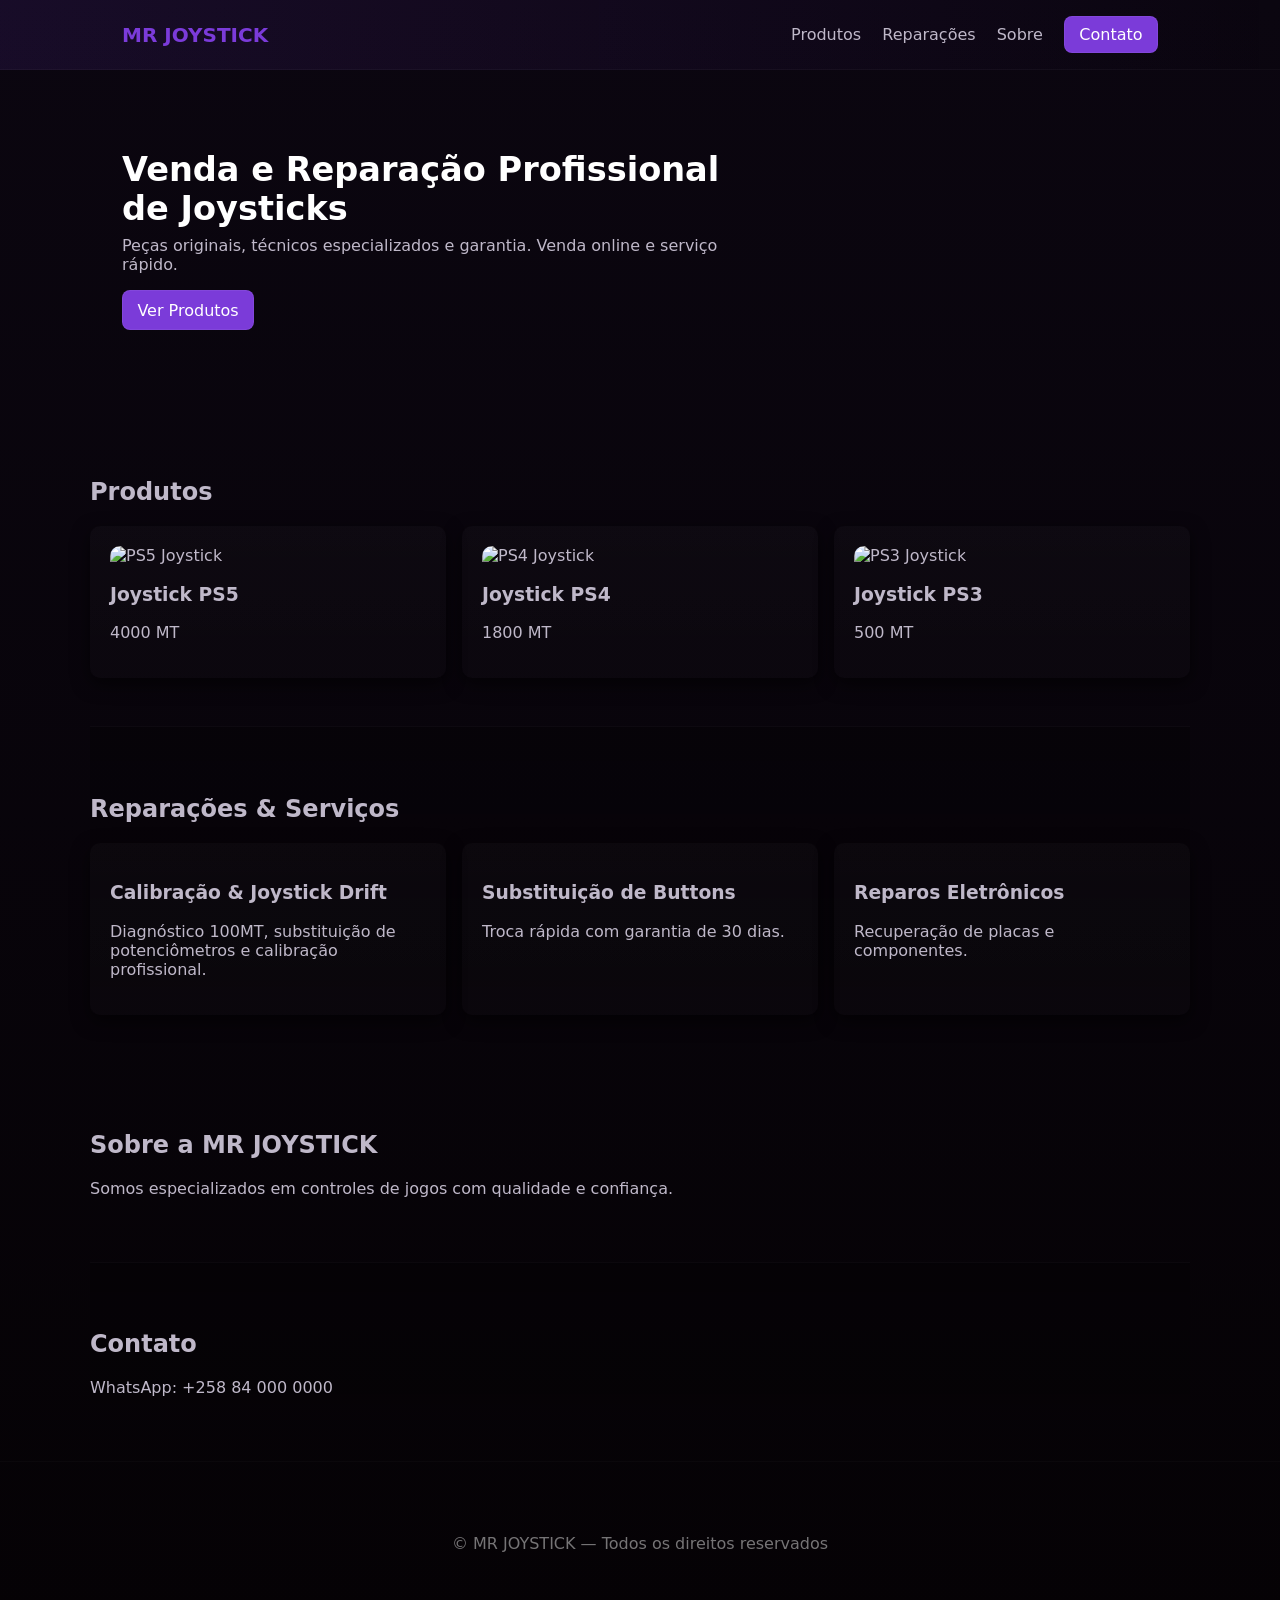
==== index.html @ 29b11acc "Add files via upload" ====
<!doctype html>
<html lang="pt">
<head>
  <meta charset="utf-8" />
  <meta name="viewport" content="width=device-width,initial-scale=1" />
  <title>MR JOYSTICK - Vendas & Reparações</title>
  <link rel="stylesheet" href="styles.css" />
  <script defer src="script.js"></script>
</head>
<body>

<header class="site-header">
  <div class="container">
    <a class="brand" href="index.html">MR JOYSTICK</a>
    <nav class="nav">
      <a href="#produtos">Produtos</a>
      <a href="#reparacoes">Reparações</a>
      <a href="#sobre">Sobre</a>
      <a href="#contato" class="btn-primary">Contato</a>
    </nav>
  </div>
</header>

<main>

<section class="hero">
  <div class="container hero-grid">
    <div>
      <h1>Venda e Reparação Profissional de Joysticks</h1>
      <p>Peças originais, técnicos especializados e garantia. Venda online e serviço rápido.</p>
      <a href="#produtos" class="btn-secondary">Ver Produtos</a>
    </div>
  </div>
</section>

<!-- PRODUTOS (AGORA COMPLETO, NÃO "DESTAQUE") -->
<section id="produtos" class="container section">
  <h2>Produtos</h2>

  <div class="card-grid">

    <div class="card">
      <!-- COLOQUE SUA IMAGEM AQUI -->
      <img src="WhatsApp Image 2026-04-23 at 23.48.47.jpeg" alt="PS5 Joystick">
      <div class="card-content">
        <h3>Joystick PS5</h3>
        <p>4000 MT</p>
      </div>
    </div>

    <div class="card">
      <!-- COLOQUE SUA IMAGEM AQUI -->
      <img src="WhatsApp Image 2026-04-23 at 23.48.47 (1).jpeg" alt="PS4 Joystick">
      <div class="card-content">
        <h3>Joystick PS4</h3>
        <p>1800 MT</p>
      </div>
    </div>

    <div class="card">
      <!-- COLOQUE SUA IMAGEM AQUI -->
      <img src="WhatsApp Image 2026-04-23 at 23.48.47 (2).jpeg" alt="PS3 Joystick">
      <div class="card-content">
        <h3>Joystick PS3</h3>
        <p>500 MT</p>
      </div>
    </div>

  </div>
</section>

<section id="reparacoes" class="container section dark">
  <h2>Reparações & Serviços</h2>
  <div class="services-grid">
    <div class="card">
      <h3>Calibração & Joystick Drift</h3>
      <p>Diagnóstico 100MT, substituição de potenciômetros e calibração profissional.</p>
    </div>
    <div class="card">
      <h3>Substituição de Buttons</h3>
      <p>Troca rápida com garantia de 30 dias.</p>
    </div>
    <div class="card">
      <h3>Reparos Eletrônicos</h3>
      <p>Recuperação de placas e componentes.</p>
    </div>
  </div>
</section>

<section id="sobre" class="container section">
  <h2>Sobre a MR JOYSTICK</h2>
  <p>Somos especializados em controles de jogos com qualidade e confiança.</p>
</section>

<section id="contato" class="container section dark">
  <h2>Contato</h2>
  <p>WhatsApp: +258 84 000 0000</p>
</section>

</main>

<footer class="site-footer">
  <div class="container">
    <p>© MR JOYSTICK — Todos os direitos reservados</p>
  </div>
</footer>

<!-- SISTEMA SIMPLES DE PRODUTOS (SEM MEXER NO CÓDIGO) -->
<script>
// carregar produtos do localStorage
const lista = document.querySelector('.card-grid');
let produtos = JSON.parse(localStorage.getItem('produtos')) || [];

// mostrar produtos
function mostrarProdutos(){
  if(produtos.length === 0) return;
  lista.innerHTML = '';

  produtos.forEach(p => {
    let div = document.createElement('div');
    div.className = 'card';
    div.innerHTML = `
      <img src="${p.imagem}" alt="${p.nome}">
      <div class="card-content">
        <h3>${p.nome}</h3>
        <p>${p.preco}</p>
      </div>
    `;
    lista.appendChild(div);
  });
}

mostrarProdutos();
</script>

</body>
</html>
---- styles.css ----
:root{
  --bg:#0b0610;
  --panel:#120816;
  --accent:#7b3bd9;
  --accent-2:#5b2ad0;
  --muted:#bfb8c9;
}
*{box-sizing:border-box}
body{margin:0;font-family:Inter,system-ui,Segoe UI,Roboto,'Helvetica Neue',Arial;background:linear-gradient(180deg,var(--bg),#050205);color:var(--muted);-webkit-font-smoothing:antialiased}
.container{max-width:1100px;margin:0 auto;padding:2rem}
.site-header{background:linear-gradient(90deg, rgba(123,59,217,0.12), transparent);border-bottom:1px solid rgba(255,255,255,0.03);position:sticky;top:0;z-index:40}
.site-header .container{display:flex;align-items:center;justify-content:space-between;padding:1rem 2rem}
.brand{color:var(--accent);font-weight:700;font-size:1.25rem;text-decoration:none}
.nav a{color:var(--muted);margin-left:1rem;text-decoration:none}
.nav a.btn-primary{background:var(--accent);padding:0.5rem 0.9rem;border-radius:8px;color:white}
.hero{padding:3rem 0}
.hero-grid{display:grid;grid-template-columns:1fr 360px;gap:2rem;align-items:center}
.hero h1{font-size:2.1rem;color:white;margin:0 0 0.5rem}
.hero p{color:var(--muted);margin:0 0 1rem}
.btn-secondary,.btn-outline,.btn-primary{display:inline-block;padding:0.6rem 0.9rem;border-radius:8px;text-decoration:none;border:1px solid rgba(255,255,255,0.06);cursor:pointer}
.btn-secondary{background:var(--accent);color:white;margin-right:0.5rem}
.btn-outline{background:transparent;border:1px solid rgba(255,255,255,0.08);color:var(--muted)}
.section{padding:3rem 0}
.dark{background:linear-gradient(180deg,rgba(0,0,0,0.25),transparent);border-top:1px solid rgba(255,255,255,0.02)}
.card-grid{display:grid;grid-template-columns:repeat(auto-fit,minmax(220px,1fr));gap:1rem;margin-top:1rem}
.card{background:linear-gradient(180deg, rgba(255,255,255,0.02), rgba(255,255,255,0.01));padding:1.25rem;border-radius:10px;box-shadow:0 6px 18px rgba(0,0,0,0.6)}
.services-grid{display:grid;grid-template-columns:repeat(auto-fit,minmax(220px,1fr));gap:1rem}
.repair-form-wrap{margin-top:1.5rem}
form label{display:block;margin-bottom:0.6rem}
input,textarea{width:100%;padding:0.6rem;border-radius:8px;border:1px solid rgba(255,255,255,0.04);background:transparent;color:var(--muted)}
input:focus,textarea:focus{outline:2px solid rgba(123,59,217,0.18)}
.benefits{display:flex;gap:1rem;list-style:none;padding:0;margin:1rem 0 0}
.benefits li{background:rgba(255,255,255,0.02);padding:0.6rem;border-radius:6px}
.contact-grid{display:grid;grid-template-columns:repeat(auto-fit,minmax(220px,1fr));gap:1rem}
.contact-card{background:linear-gradient(180deg, rgba(255,255,255,0.02), transparent);padding:1rem;border-radius:8px}
.site-footer{padding:1.5rem 0;border-top:1px solid rgba(255,255,255,0.02);text-align:center;color:rgba(255,255,255,0.45)}
/* Responsive */
@media (max-width:880px){
  .hero-grid{grid-template-columns:1fr;gap:1.5rem}
  .nav{display:none}
  .container{padding:1rem}
}
 .card img {
    width: 100%;
    height: 180px;   /* controla o tamanho */
    object-fit: cover; /* mantém a imagem bonita */
    border-radius: 10px 10px 0 0;
}
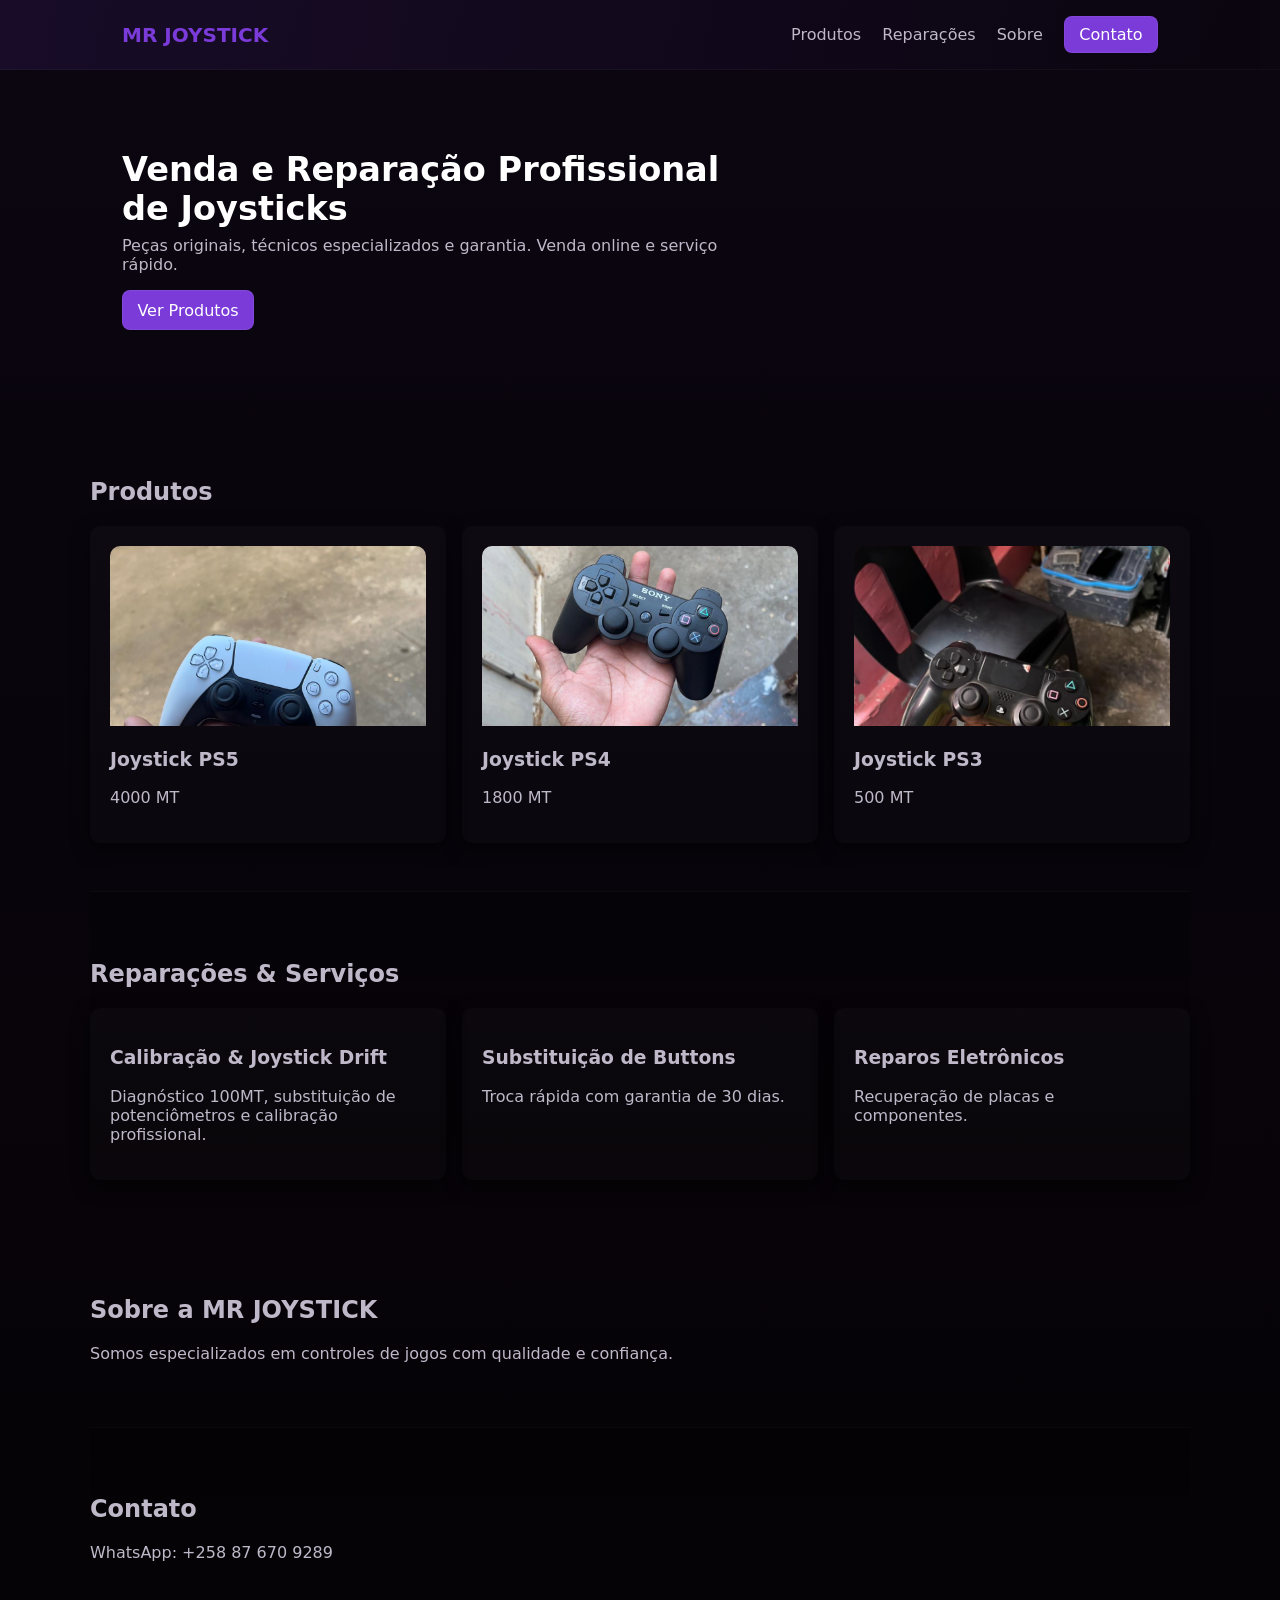
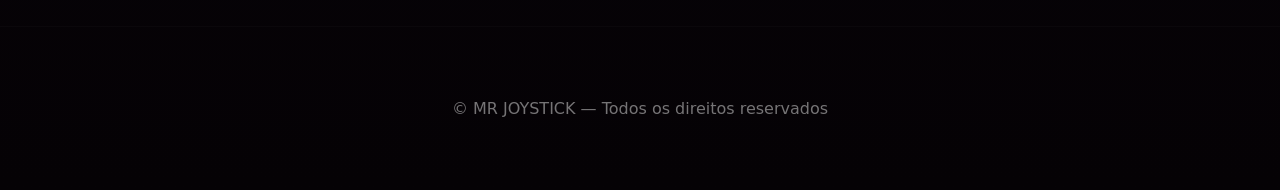
==== commit d0cc06d0: "Update index.html" ====
--- a/index.html
+++ b/index.html
@@ -94,7 +94,7 @@
 
 <section id="contato" class="container section dark">
   <h2>Contato</h2>
-  <p>WhatsApp: +258 84 000 0000</p>
+  <p>WhatsApp: +258 87 670 9289</p>
 </section>
 
 </main>
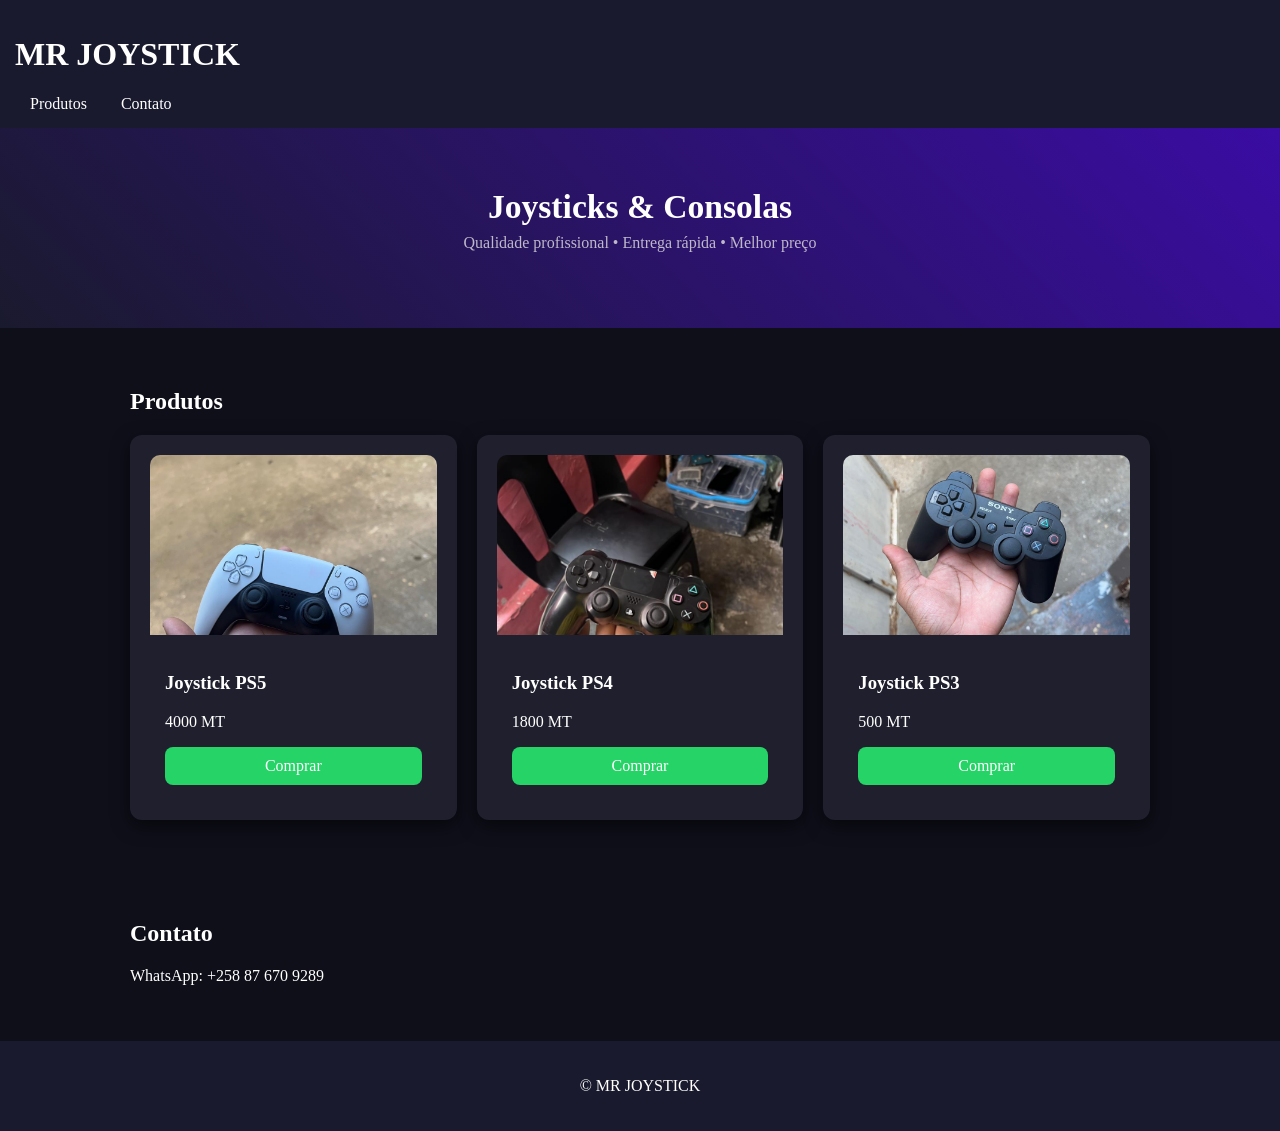
==== commit 92e18c60: "Add files via upload" ====
--- a/index.html
+++ b/index.html
@@ -1,137 +1,82 @@
 <!doctype html>
 <html lang="pt">
 <head>
-  <meta charset="utf-8" />
-  <meta name="viewport" content="width=device-width,initial-scale=1" />
-  <title>MR JOYSTICK - Vendas & Reparações</title>
-  <link rel="stylesheet" href="styles.css" />
-  <script defer src="script.js"></script>
+<meta charset="utf-8" />
+<meta name="viewport" content="width=device-width,initial-scale=1" />
+<title>MR JOYSTICK - Loja Profissional</title>
+<link rel="stylesheet" href="styles.css" />
+<style>
+body{margin:0;font-family:Segoe UI;background:#0f0f1a;color:white}
+header{background:#1a1a2e;padding:15px}
+nav a{color:white;margin:0 15px;text-decoration:none}
+.hero{padding:60px;text-align:center;background:linear-gradient(45deg,#1a1a2e,#3a0ca3)}
+.container{padding:40px}
+.card-grid{display:grid;grid-template-columns:repeat(auto-fit,minmax(220px,1fr));gap:20px}
+.card{background:#1f1f2e;border-radius:12px;overflow:hidden;transition:0.3s}
+.card:hover{transform:translateY(-5px);box-shadow:0 10px 20px rgba(0,0,0,0.5)}
+.card img{width:100%;height:180px;object-fit:cover}
+.card-content{padding:15px}
+.btn-buy{display:block;margin-top:10px;background:#25D366;color:white;text-align:center;padding:10px;border-radius:8px;text-decoration:none}
+footer{background:#1a1a2e;text-align:center;padding:20px}
+</style>
 </head>
 <body>
 
-<header class="site-header">
-  <div class="container">
-    <a class="brand" href="index.html">MR JOYSTICK</a>
-    <nav class="nav">
-      <a href="#produtos">Produtos</a>
-      <a href="#reparacoes">Reparações</a>
-      <a href="#sobre">Sobre</a>
-      <a href="#contato" class="btn-primary">Contato</a>
-    </nav>
-  </div>
+<header>
+<h1>MR JOYSTICK</h1>
+<nav>
+<a href="#produtos">Produtos</a>
+<a href="#contato">Contato</a>
+</nav>
 </header>
 
-<main>
-
 <section class="hero">
-  <div class="container hero-grid">
-    <div>
-      <h1>Venda e Reparação Profissional de Joysticks</h1>
-      <p>Peças originais, técnicos especializados e garantia. Venda online e serviço rápido.</p>
-      <a href="#produtos" class="btn-secondary">Ver Produtos</a>
-    </div>
-  </div>
+<h1>Joysticks & Consolas</h1>
+<p>Qualidade profissional • Entrega rápida • Melhor preço</p>
 </section>
 
-<!-- PRODUTOS (AGORA COMPLETO, NÃO "DESTAQUE") -->
-<section id="produtos" class="container section">
-  <h2>Produtos</h2>
+<section id="produtos" class="container">
+<h2>Produtos</h2>
+<div class="card-grid">
 
-  <div class="card-grid">
+<div class="card">
+<img src="WhatsApp Image 2026-04-23 at 23.48.47.jpeg" alt="PS5">
+<div class="card-content">
+<h3>Joystick PS5</h3>
+<p>4000 MT</p>
+<a href="https://wa.me/258840000000" class="btn-buy">Comprar</a>
+</div>
+</div>
 
-    <div class="card">
-      <!-- COLOQUE SUA IMAGEM AQUI -->
-      <img src="WhatsApp Image 2026-04-23 at 23.48.47.jpeg" alt="PS5 Joystick">
-      <div class="card-content">
-        <h3>Joystick PS5</h3>
-        <p>4000 MT</p>
-      </div>
-    </div>
+<div class="card">
+<img src="WhatsApp Image 2026-04-23 at 23.48.47 (2).jpeg" alt="PS4">
+<div class="card-content">
+<h3>Joystick PS4</h3>
+<p>1800 MT</p>
+<a href="https://wa.me/258840000000" class="btn-buy">Comprar</a>
+</div>
+</div>
 
-    <div class="card">
-      <!-- COLOQUE SUA IMAGEM AQUI -->
-      <img src="WhatsApp Image 2026-04-23 at 23.48.47 (1).jpeg" alt="PS4 Joystick">
-      <div class="card-content">
-        <h3>Joystick PS4</h3>
-        <p>1800 MT</p>
-      </div>
-    </div>
+<div class="card">
+<img src="WhatsApp Image 2026-04-23 at 23.48.47 (1).jpeg" alt="PS3">
+<div class="card-content">
+<h3>Joystick PS3</h3>
+<p>500 MT</p>
+<a href="https://wa.me/258840000000" class="btn-buy">Comprar</a>
+</div>
+</div>
 
-    <div class="card">
-      <!-- COLOQUE SUA IMAGEM AQUI -->
-      <img src="WhatsApp Image 2026-04-23 at 23.48.47 (2).jpeg" alt="PS3 Joystick">
-      <div class="card-content">
-        <h3>Joystick PS3</h3>
-        <p>500 MT</p>
-      </div>
-    </div>
-
-  </div>
+</div>
 </section>
 
-<section id="reparacoes" class="container section dark">
-  <h2>Reparações & Serviços</h2>
-  <div class="services-grid">
-    <div class="card">
-      <h3>Calibração & Joystick Drift</h3>
-      <p>Diagnóstico 100MT, substituição de potenciômetros e calibração profissional.</p>
-    </div>
-    <div class="card">
-      <h3>Substituição de Buttons</h3>
-      <p>Troca rápida com garantia de 30 dias.</p>
-    </div>
-    <div class="card">
-      <h3>Reparos Eletrônicos</h3>
-      <p>Recuperação de placas e componentes.</p>
-    </div>
-  </div>
+<section id="contato" class="container">
+<h2>Contato</h2>
+<p>WhatsApp: +258 87 670 9289 </p>
 </section>
 
-<section id="sobre" class="container section">
-  <h2>Sobre a MR JOYSTICK</h2>
-  <p>Somos especializados em controles de jogos com qualidade e confiança.</p>
-</section>
-
-<section id="contato" class="container section dark">
-  <h2>Contato</h2>
-  <p>WhatsApp: +258 87 670 9289</p>
-</section>
-
-</main>
-
-<footer class="site-footer">
-  <div class="container">
-    <p>© MR JOYSTICK — Todos os direitos reservados</p>
-  </div>
+<footer>
+<p>© MR JOYSTICK</p>
 </footer>
-
-<!-- SISTEMA SIMPLES DE PRODUTOS (SEM MEXER NO CÓDIGO) -->
-<script>
-// carregar produtos do localStorage
-const lista = document.querySelector('.card-grid');
-let produtos = JSON.parse(localStorage.getItem('produtos')) || [];
-
-// mostrar produtos
-function mostrarProdutos(){
-  if(produtos.length === 0) return;
-  lista.innerHTML = '';
-
-  produtos.forEach(p => {
-    let div = document.createElement('div');
-    div.className = 'card';
-    div.innerHTML = `
-      <img src="${p.imagem}" alt="${p.nome}">
-      <div class="card-content">
-        <h3>${p.nome}</h3>
-        <p>${p.preco}</p>
-      </div>
-    `;
-    lista.appendChild(div);
-  });
-}
-
-mostrarProdutos();
-</script>
 
 </body>
 </html>
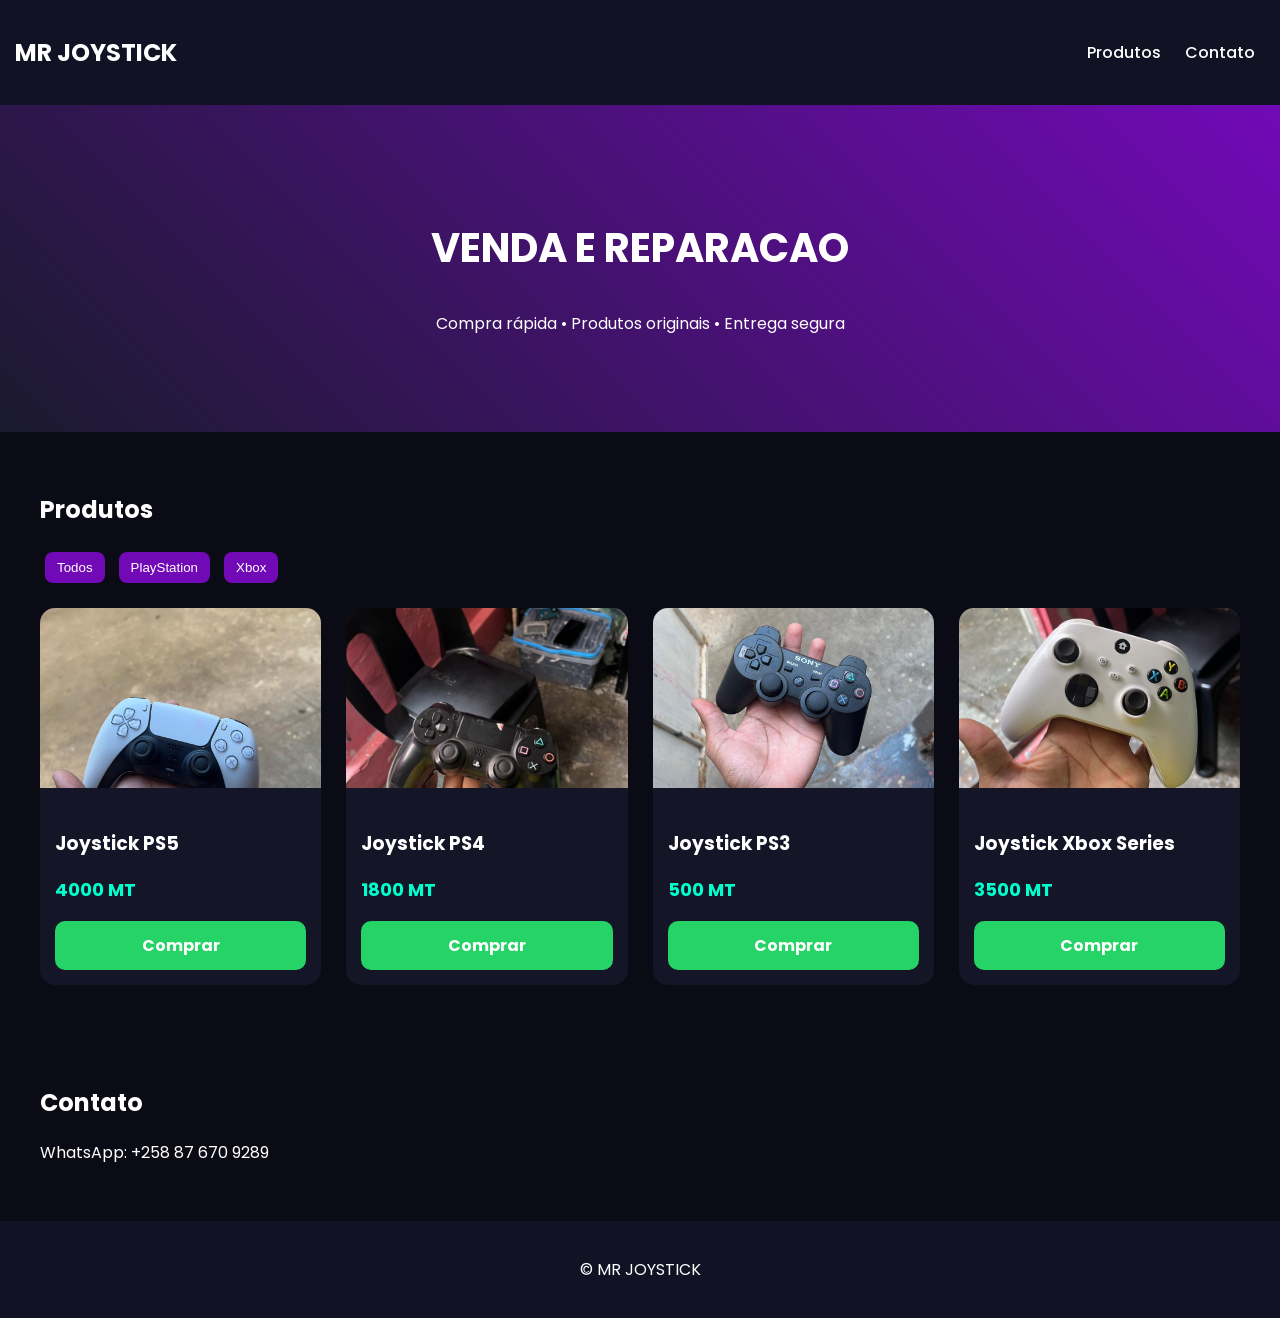
==== commit 20be249b: "Add files via upload" ====
--- a/index.html
+++ b/index.html
@@ -4,26 +4,34 @@
 <meta charset="utf-8" />
 <meta name="viewport" content="width=device-width,initial-scale=1" />
 <title>MR JOYSTICK - Loja Profissional</title>
-<link rel="stylesheet" href="styles.css" />
+<link href="https://fonts.googleapis.com/css2?family=Poppins:wght@300;500;700&display=swap" rel="stylesheet">
+
 <style>
-body{margin:0;font-family:Segoe UI;background:#0f0f1a;color:white}
-header{background:#1a1a2e;padding:15px}
-nav a{color:white;margin:0 15px;text-decoration:none}
-.hero{padding:60px;text-align:center;background:linear-gradient(45deg,#1a1a2e,#3a0ca3)}
+body{margin:0;font-family:Poppins;background:#0b0b15;color:white}
+header{background:#121225;padding:15px;display:flex;justify-content:space-between;align-items:center}
+nav a{color:white;margin:0 10px;text-decoration:none;font-weight:500}
+.hero{padding:80px 20px;text-align:center;background:linear-gradient(45deg,#1a1a2e,#7209b7)}
+.hero h1{font-size:40px}
 .container{padding:40px}
-.card-grid{display:grid;grid-template-columns:repeat(auto-fit,minmax(220px,1fr));gap:20px}
-.card{background:#1f1f2e;border-radius:12px;overflow:hidden;transition:0.3s}
-.card:hover{transform:translateY(-5px);box-shadow:0 10px 20px rgba(0,0,0,0.5)}
-.card img{width:100%;height:180px;object-fit:cover}
+.card-grid{display:grid;grid-template-columns:repeat(auto-fit,minmax(240px,1fr));gap:25px}
+.card{background:#151528;border-radius:15px;overflow:hidden;transition:.3s}
+.card:hover{transform:translateY(-8px);box-shadow:0 15px 30px rgba(0,0,0,.6)}
+.card img{width:100%;height:180px;object-fit:cover;background:#222}
 .card-content{padding:15px}
-.btn-buy{display:block;margin-top:10px;background:#25D366;color:white;text-align:center;padding:10px;border-radius:8px;text-decoration:none}
-footer{background:#1a1a2e;text-align:center;padding:20px}
+.price{color:#00ffcc;font-weight:bold;font-size:18px}
+.btn-buy{display:block;margin-top:10px;background:#25D366;color:white;text-align:center;padding:12px;border-radius:10px;text-decoration:none;font-weight:bold}
+.btn-buy:hover{background:#1ebe5d}
+.filter{margin-bottom:20px}
+.filter button{margin:5px;padding:8px 12px;border:none;border-radius:8px;background:#7209b7;color:white;cursor:pointer}
+.filter button:hover{background:#560bad}
+footer{background:#121225;text-align:center;padding:20px}
 </style>
 </head>
+
 <body>
 
 <header>
-<h1>MR JOYSTICK</h1>
+<h2>MR JOYSTICK</h2>
 <nav>
 <a href="#produtos">Produtos</a>
 <a href="#contato">Contato</a>
@@ -31,38 +39,54 @@
 </header>
 
 <section class="hero">
-<h1>Joysticks & Consolas</h1>
-<p>Qualidade profissional • Entrega rápida • Melhor preço</p>
+<h1>VENDA E REPARACAO</h1>
+<p>Compra rápida • Produtos originais • Entrega segura</p>
 </section>
 
 <section id="produtos" class="container">
 <h2>Produtos</h2>
-<div class="card-grid">
 
-<div class="card">
+<div class="filter">
+<button onclick="filtrar('all')">Todos</button>
+<button onclick="filtrar('ps')">PlayStation</button>
+<button onclick="filtrar('xbox')">Xbox</button>
+</div>
+
+<div class="card-grid" id="lista">
+
+<div class="card" data-cat="ps">
 <img src="WhatsApp Image 2026-04-23 at 23.48.47.jpeg" alt="PS5">
 <div class="card-content">
 <h3>Joystick PS5</h3>
-<p>4000 MT</p>
-<a href="https://wa.me/258840000000" class="btn-buy">Comprar</a>
+<p class="price">4000 MT</p>
+<a href="#" onclick="comprar('Joystick PS5 - 4000MT')" class="btn-buy">Comprar</a>
 </div>
 </div>
 
-<div class="card">
+<div class="card" data-cat="ps">
 <img src="WhatsApp Image 2026-04-23 at 23.48.47 (2).jpeg" alt="PS4">
 <div class="card-content">
 <h3>Joystick PS4</h3>
-<p>1800 MT</p>
-<a href="https://wa.me/258840000000" class="btn-buy">Comprar</a>
+<p class="price">1800 MT</p>
+<a href="#" onclick="comprar('Joystick PS4 - 1800MT')" class="btn-buy">Comprar</a>
 </div>
 </div>
 
-<div class="card">
+<div class="card" data-cat="ps">
 <img src="WhatsApp Image 2026-04-23 at 23.48.47 (1).jpeg" alt="PS3">
 <div class="card-content">
 <h3>Joystick PS3</h3>
-<p>500 MT</p>
-<a href="https://wa.me/258840000000" class="btn-buy">Comprar</a>
+<p class="price">500 MT</p>
+<a href="#" onclick="comprar('Joystick PS3 - 500MT')" class="btn-buy">Comprar</a>
+</div>
+</div>
+
+<div class="card" data-cat="xbox">
+<img src="WhatsApp Image 2026-04-24 at 00.13.29.jpeg" alt="Xbox">
+<div class="card-content">
+<h3>Joystick Xbox Series</h3>
+<p class="price">3500 MT</p>
+<a href="#" onclick="comprar('Xbox One - 3500MT')" class="btn-buy">Comprar</a>
 </div>
 </div>
 
@@ -71,12 +95,32 @@
 
 <section id="contato" class="container">
 <h2>Contato</h2>
-<p>WhatsApp: +258 87 670 9289 </p>
+<p>WhatsApp: +258 87 670 9289</p>
 </section>
 
 <footer>
 <p>© MR JOYSTICK</p>
 </footer>
 
+<script>
+function comprar(produto){
+ let numero = "258876709289";
+ let mensagem = `Olá, quero comprar: ${produto}`;
+ let url = `https://wa.me/${numero}?text=${encodeURIComponent(mensagem)}`;
+ window.open(url, '_blank');
+}
+
+function filtrar(cat){
+ let cards = document.querySelectorAll('.card');
+ cards.forEach(c => {
+  if(cat === 'all' || c.dataset.cat === cat){
+    c.style.display = 'block';
+  } else {
+    c.style.display = 'none';
+  }
+ });
+}
+</script>
+
 </body>
 </html>
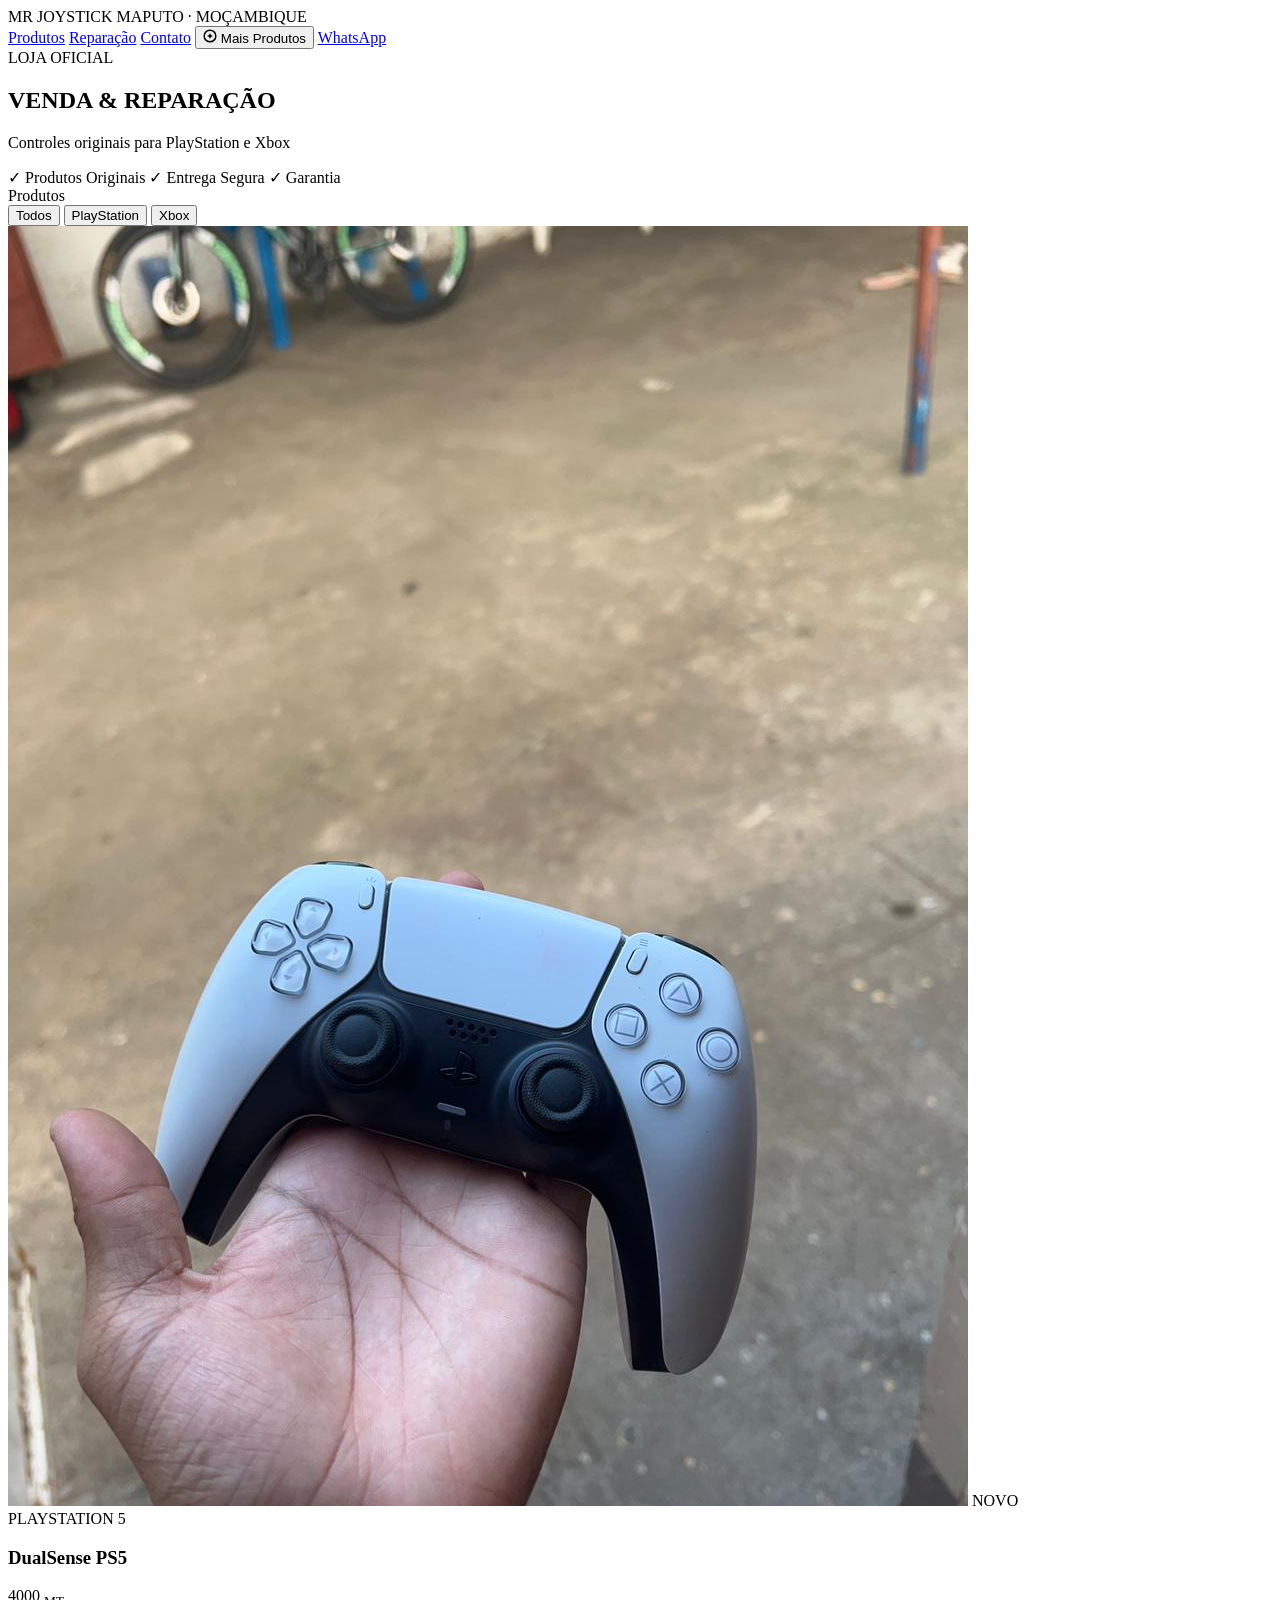
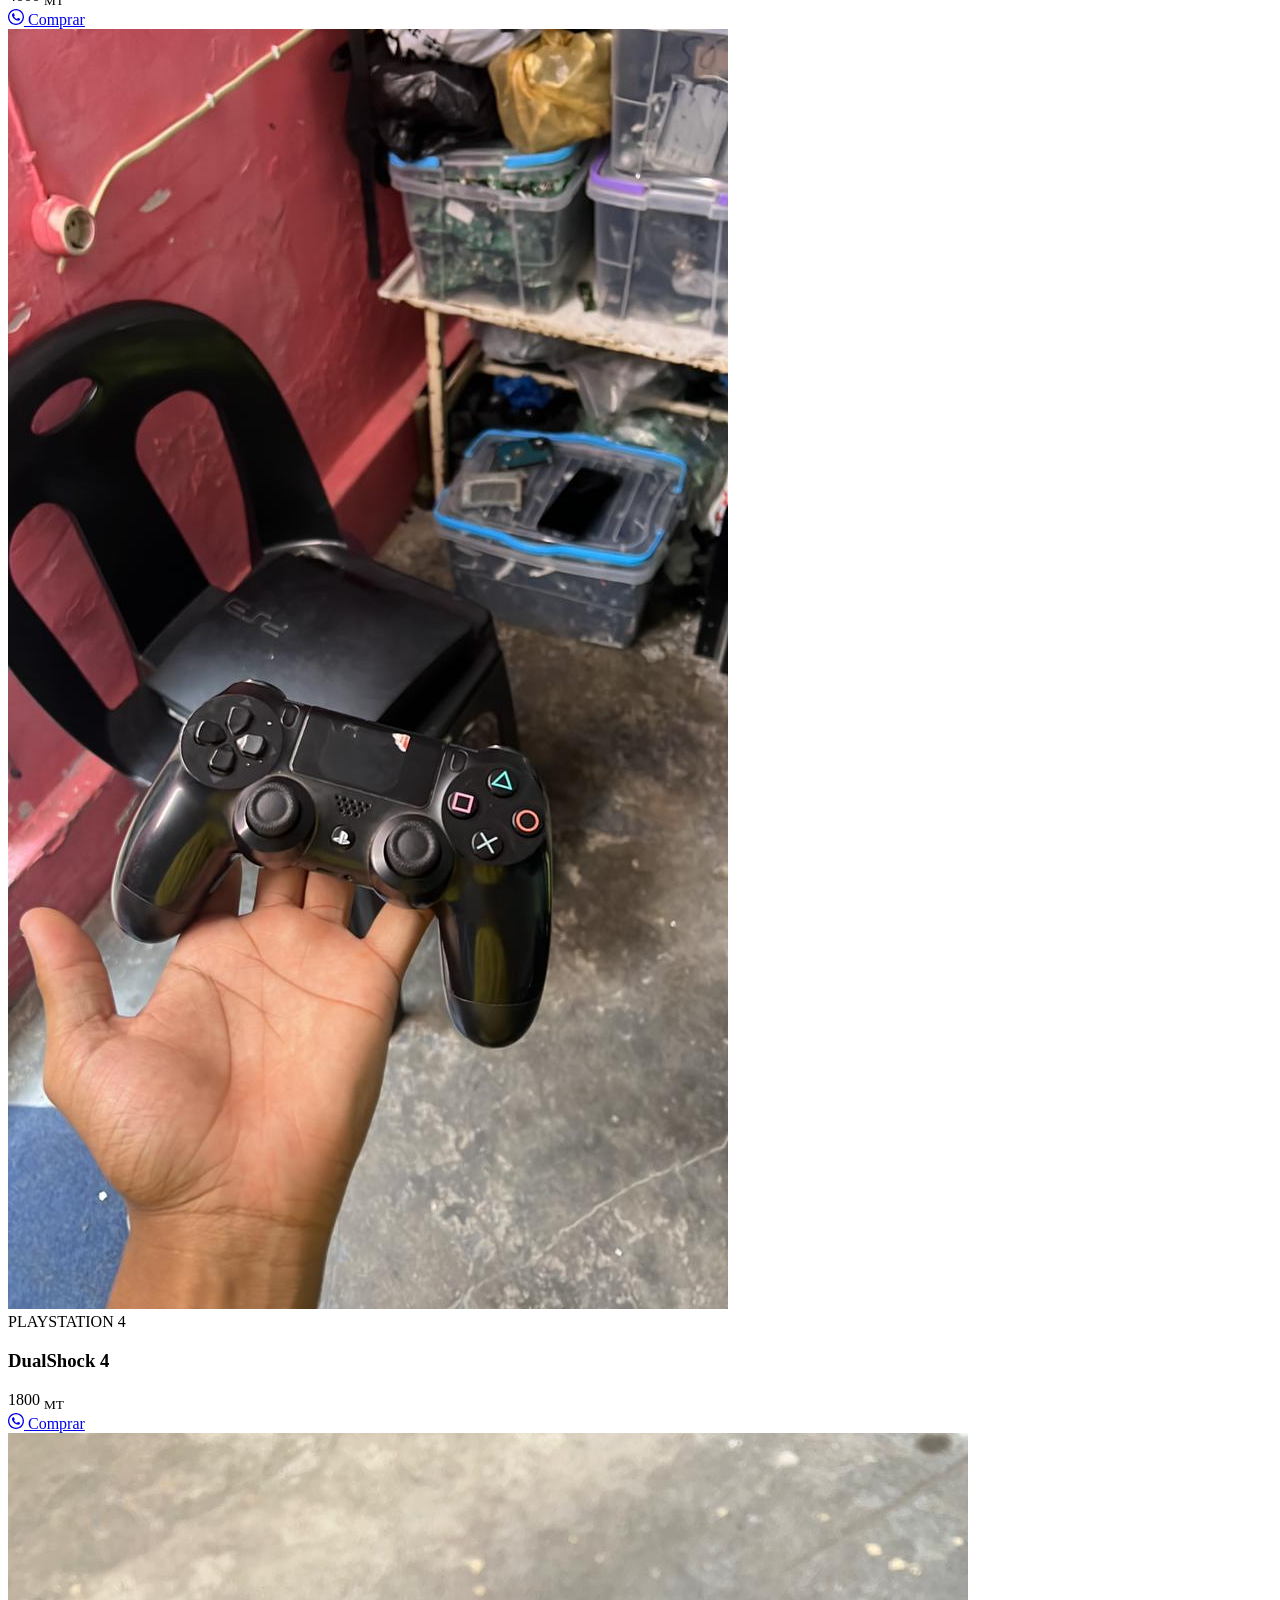
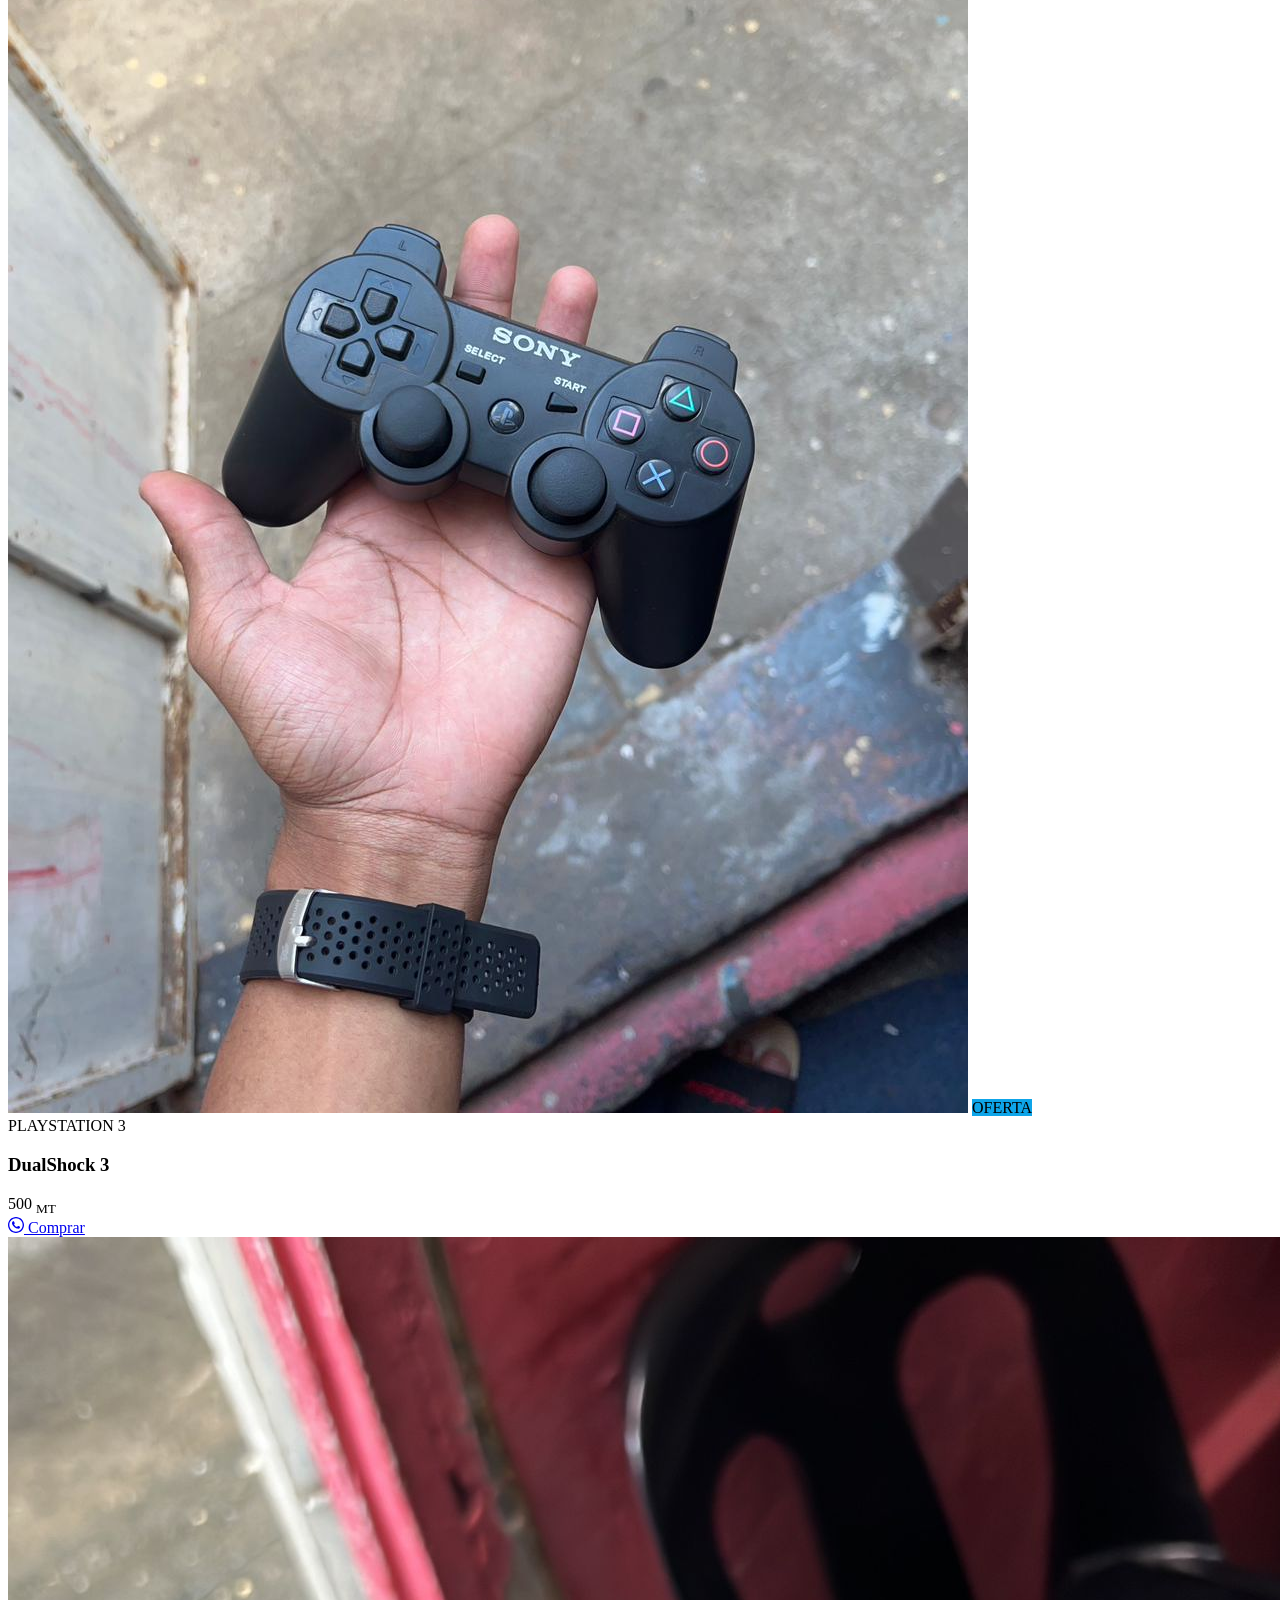
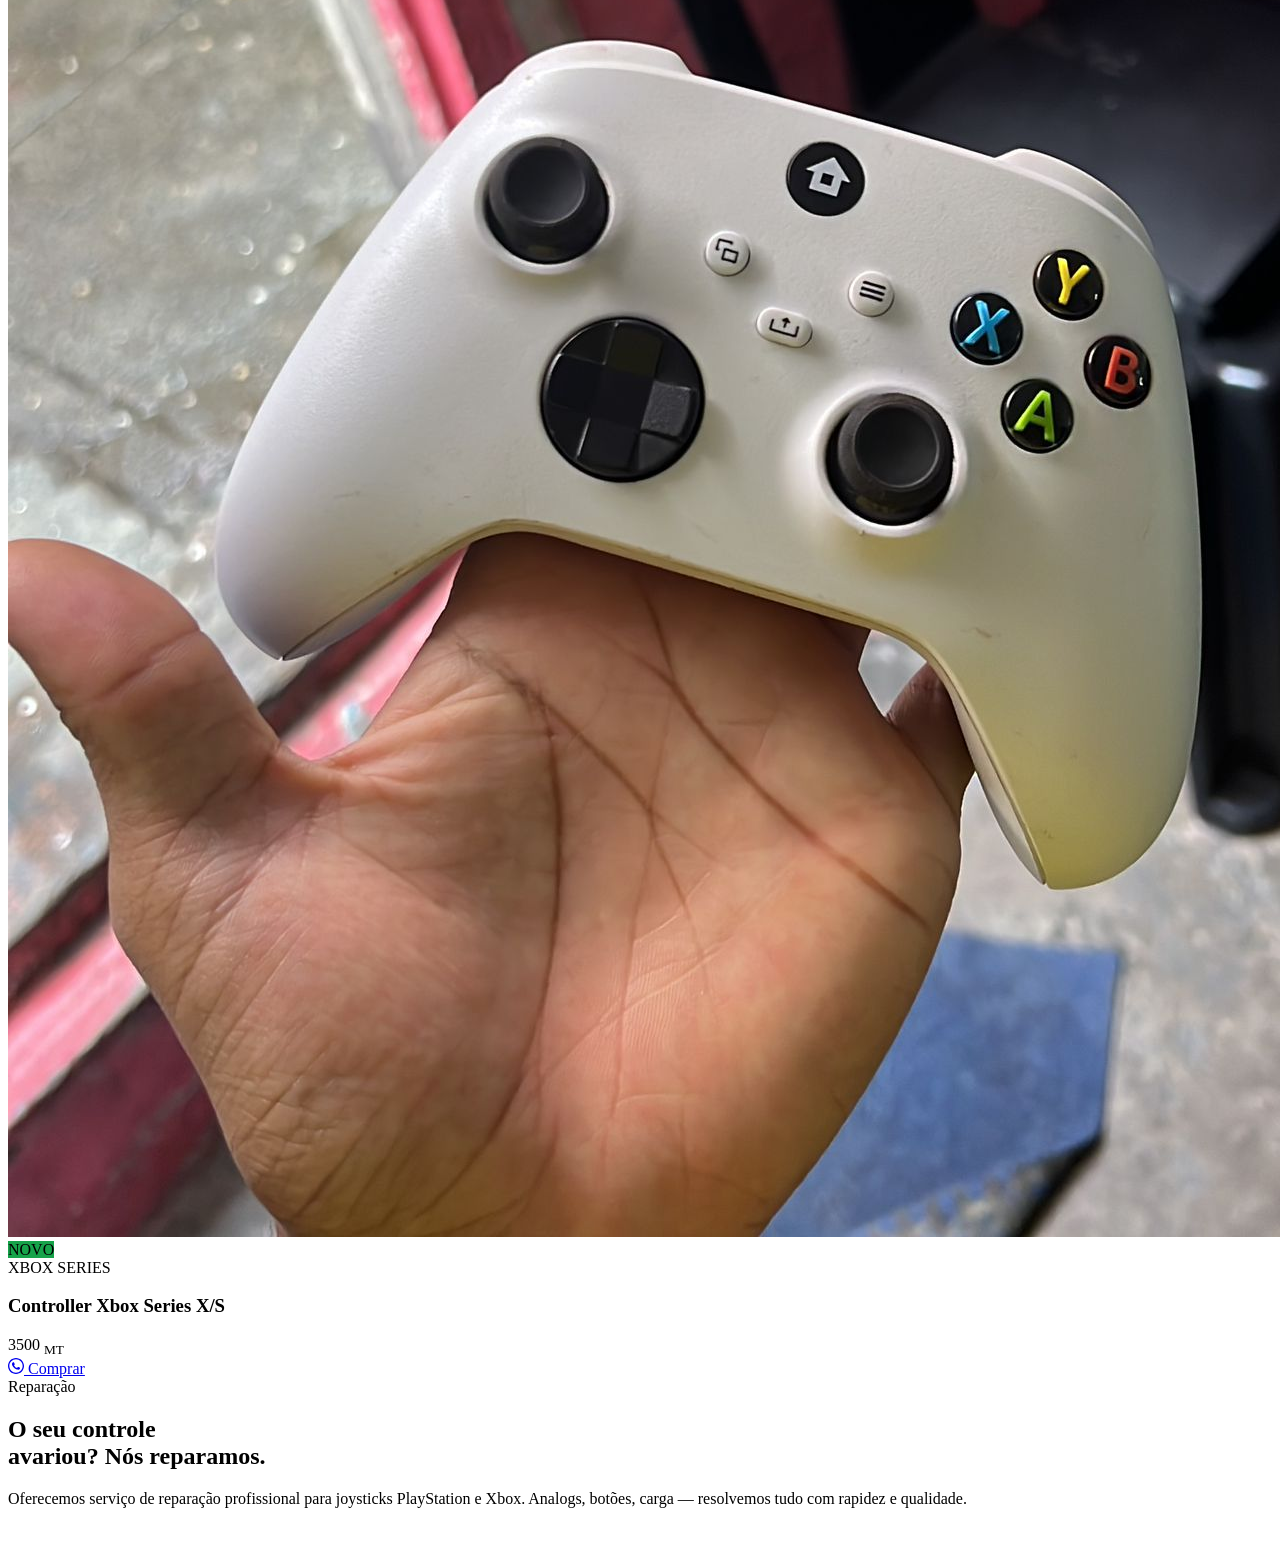
==== commit c40bd935: "Add files via upload" ====
--- a/index.html
+++ b/index.html
@@ -3,124 +3,138 @@
 <head>
 <meta charset="utf-8" />
 <meta name="viewport" content="width=device-width,initial-scale=1" />
-<title>MR JOYSTICK - Loja Profissional</title>
-<link href="https://fonts.googleapis.com/css2?family=Poppins:wght@300;500;700&display=swap" rel="stylesheet">
-
-<style>
-body{margin:0;font-family:Poppins;background:#0b0b15;color:white}
-header{background:#121225;padding:15px;display:flex;justify-content:space-between;align-items:center}
-nav a{color:white;margin:0 10px;text-decoration:none;font-weight:500}
-.hero{padding:80px 20px;text-align:center;background:linear-gradient(45deg,#1a1a2e,#7209b7)}
-.hero h1{font-size:40px}
-.container{padding:40px}
-.card-grid{display:grid;grid-template-columns:repeat(auto-fit,minmax(240px,1fr));gap:25px}
-.card{background:#151528;border-radius:15px;overflow:hidden;transition:.3s}
-.card:hover{transform:translateY(-8px);box-shadow:0 15px 30px rgba(0,0,0,.6)}
-.card img{width:100%;height:180px;object-fit:cover;background:#222}
-.card-content{padding:15px}
-.price{color:#00ffcc;font-weight:bold;font-size:18px}
-.btn-buy{display:block;margin-top:10px;background:#25D366;color:white;text-align:center;padding:12px;border-radius:10px;text-decoration:none;font-weight:bold}
-.btn-buy:hover{background:#1ebe5d}
-.filter{margin-bottom:20px}
-.filter button{margin:5px;padding:8px 12px;border:none;border-radius:8px;background:#7209b7;color:white;cursor:pointer}
-.filter button:hover{background:#560bad}
-footer{background:#121225;text-align:center;padding:20px}
-</style>
+<title>MR JOYSTICK — Loja Profissional</title>
+<link href="https://fonts.googleapis.com/css2?family=Bebas+Neue&family=DM+Sans:wght@300;400;500;700&display=swap" rel="stylesheet">
+<link rel="stylesheet" href="style.css">
 </head>
-
 <body>
 
 <header>
-<h2>MR JOYSTICK</h2>
-<nav>
-<a href="#produtos">Produtos</a>
-<a href="#contato">Contato</a>
-</nav>
+  <div class="logo">
+    MR JOYSTICK
+    <span>MAPUTO · MOÇAMBIQUE</span>
+  </div>
+  <nav>
+    <a href="#produtos" class="main-only">Produtos</a>
+    <a href="#reparacao" class="main-only">Reparação</a>
+    <a href="#contato" class="main-only">Contato</a>
+    <button class="extras-nav-btn" onclick="toggleExtras()" id="extras-btn">
+      <svg width="14" height="14" viewBox="0 0 24 24" fill="none" stroke="currentColor" stroke-width="2.5"><circle cx="12" cy="12" r="10"/><line x1="12" y1="8" x2="12" y2="16"/><line x1="8" y1="12" x2="16" y2="12"/></svg>
+      Mais Produtos
+    </button>
+    <a href="https://wa.me/258876709289" class="nav-cta" target="_blank">WhatsApp</a>
+  </nav>
 </header>
 
-<section class="hero">
-<h1>VENDA E REPARACAO</h1>
-<p>Compra rápida • Produtos originais • Entrega segura</p>
-</section>
+<div id="page-main">
 
-<section id="produtos" class="container">
-<h2>Produtos</h2>
+  <section class="hero">
+    <div class="hero-glow"></div>
+    <div class="hero-glow2"></div>
+    <div class="hero-content">
+      <div class="hero-badge">LOJA OFICIAL</div>
+      <h1>
+        <span class="line1">VENDA &</span>
+        <span class="line2">REPARAÇÃO</span>
+      </h1>
+      <p class="hero-sub">Controles originais para PlayStation e Xbox</p>
+      <div class="hero-pills">
+        <span class="pill">✓ Produtos Originais</span>
+        <span class="pill">✓ Entrega Segura</span>
+        <span class="pill">✓ Garantia</span>
+      </div>
+    </div>
+  </section>
 
-<div class="filter">
-<button onclick="filtrar('all')">Todos</button>
-<button onclick="filtrar('ps')">PlayStation</button>
-<button onclick="filtrar('xbox')">Xbox</button>
-</div>
+  <section id="produtos">
+    <div class="section">
+      <div class="section-title">Produtos</div>
+      <div class="section-line"></div>
+      <div class="filters">
+        <button class="filter-btn active" onclick="filtrar('all', this)">Todos</button>
+        <button class="filter-btn" onclick="filtrar('ps', this)">PlayStation</button>
+        <button class="filter-btn" onclick="filtrar('xbox', this)">Xbox</button>
+      </div>
+      <div class="card-grid" id="lista">
 
-<div class="card-grid" id="lista">
+        <div class="card" data-cat="ps">
+          <img class="card-img" src="WhatsApp Image 2026-04-23 at 23.48.47.jpeg" alt="PS5" onerror="this.style.display='none'; this.nextElementSibling.style.display='flex';">
+          <div class="card-img-placeholder" style="display:none;">🎮</div>
+          <span class="card-badge">NOVO</span>
+          <div class="card-body">
+            <span class="card-tag">PLAYSTATION 5</span>
+            <h3>DualSense PS5</h3>
+            <div class="card-footer">
+              <div class="price">4000 <sub>MT</sub></div>
+              <a href="#" onclick="comprar('DualSense PS5 — 4000MT'); return false;" class="btn-buy">
+                <svg width="16" height="16" viewBox="0 0 24 24" fill="currentColor"><path d="M17.472 14.382c-.297-.149-1.758-.867-2.03-.967-.273-.099-.471-.148-.67.15-.197.297-.767.966-.94 1.164-.173.199-.347.223-.644.075-.297-.15-1.255-.463-2.39-1.475-.883-.788-1.48-1.761-1.653-2.059-.173-.297-.018-.458.13-.606.134-.133.298-.347.446-.52.149-.174.198-.298.298-.497.099-.198.05-.371-.025-.52-.075-.149-.669-1.612-.916-2.207-.242-.579-.487-.5-.669-.51-.173-.008-.371-.01-.57-.01-.198 0-.52.074-.792.372-.272.297-1.04 1.016-1.04 2.479 0 1.462 1.065 2.875 1.213 3.074.149.198 2.096 3.2 5.077 4.487.709.306 1.262.489 1.694.625.712.227 1.36.195 1.871.118.571-.085 1.758-.719 2.006-1.413.248-.694.248-1.289.173-1.413-.074-.124-.272-.198-.57-.347z"/><path d="M12 0C5.373 0 0 5.373 0 12s5.373 12 12 12 12-5.373 12-12S18.627 0 12 0zm0 22C6.486 22 2 17.514 2 12S6.486 2 12 2s10 4.486 10 10-4.486 10-10 10z"/></svg>
+                Comprar
+              </a>
+            </div>
+          </div>
+        </div>
 
-<div class="card" data-cat="ps">
-<img src="WhatsApp Image 2026-04-23 at 23.48.47.jpeg" alt="PS5">
-<div class="card-content">
-<h3>Joystick PS5</h3>
-<p class="price">4000 MT</p>
-<a href="#" onclick="comprar('Joystick PS5 - 4000MT')" class="btn-buy">Comprar</a>
-</div>
-</div>
+        <div class="card" data-cat="ps">
+          <img class="card-img" src="WhatsApp Image 2026-04-23 at 23.48.47 (2).jpeg" alt="PS4" onerror="this.style.display='none'; this.nextElementSibling.style.display='flex';">
+          <div class="card-img-placeholder" style="display:none;">🎮</div>
+          <div class="card-body">
+            <span class="card-tag">PLAYSTATION 4</span>
+            <h3>DualShock 4</h3>
+            <div class="card-footer">
+              <div class="price">1800 <sub>MT</sub></div>
+              <a href="#" onclick="comprar('DualShock PS4 — 1800MT'); return false;" class="btn-buy">
+                <svg width="16" height="16" viewBox="0 0 24 24" fill="currentColor"><path d="M17.472 14.382c-.297-.149-1.758-.867-2.03-.967-.273-.099-.471-.148-.67.15-.197.297-.767.966-.94 1.164-.173.199-.347.223-.644.075-.297-.15-1.255-.463-2.39-1.475-.883-.788-1.48-1.761-1.653-2.059-.173-.297-.018-.458.13-.606.134-.133.298-.347.446-.52.149-.174.198-.298.298-.497.099-.198.05-.371-.025-.52-.075-.149-.669-1.612-.916-2.207-.242-.579-.487-.5-.669-.51-.173-.008-.371-.01-.57-.01-.198 0-.52.074-.792.372-.272.297-1.04 1.016-1.04 2.479 0 1.462 1.065 2.875 1.213 3.074.149.198 2.096 3.2 5.077 4.487.709.306 1.262.489 1.694.625.712.227 1.36.195 1.871.118.571-.085 1.758-.719 2.006-1.413.248-.694.248-1.289.173-1.413-.074-.124-.272-.198-.57-.347z"/><path d="M12 0C5.373 0 0 5.373 0 12s5.373 12 12 12 12-5.373 12-12S18.627 0 12 0zm0 22C6.486 22 2 17.514 2 12S6.486 2 12 2s10 4.486 10 10-4.486 10-10 10z"/></svg>
+                Comprar
+              </a>
+            </div>
+          </div>
+        </div>
 
-<div class="card" data-cat="ps">
-<img src="WhatsApp Image 2026-04-23 at 23.48.47 (2).jpeg" alt="PS4">
-<div class="card-content">
-<h3>Joystick PS4</h3>
-<p class="price">1800 MT</p>
-<a href="#" onclick="comprar('Joystick PS4 - 1800MT')" class="btn-buy">Comprar</a>
-</div>
-</div>
+        <div class="card" data-cat="ps">
+          <img class="card-img" src="WhatsApp Image 2026-04-23 at 23.48.47 (1).jpeg" alt="PS3" onerror="this.style.display='none'; this.nextElementSibling.style.display='flex';">
+          <div class="card-img-placeholder" style="display:none;">🎮</div>
+          <span class="card-badge" style="background:#0ea5e9;">OFERTA</span>
+          <div class="card-body">
+            <span class="card-tag">PLAYSTATION 3</span>
+            <h3>DualShock 3</h3>
+            <div class="card-footer">
+              <div class="price">500 <sub>MT</sub></div>
+              <a href="#" onclick="comprar('DualShock PS3 — 500MT'); return false;" class="btn-buy">
+                <svg width="16" height="16" viewBox="0 0 24 24" fill="currentColor"><path d="M17.472 14.382c-.297-.149-1.758-.867-2.03-.967-.273-.099-.471-.148-.67.15-.197.297-.767.966-.94 1.164-.173.199-.347.223-.644.075-.297-.15-1.255-.463-2.39-1.475-.883-.788-1.48-1.761-1.653-2.059-.173-.297-.018-.458.13-.606.134-.133.298-.347.446-.52.149-.174.198-.298.298-.497.099-.198.05-.371-.025-.52-.075-.149-.669-1.612-.916-2.207-.242-.579-.487-.5-.669-.51-.173-.008-.371-.01-.57-.01-.198 0-.52.074-.792.372-.272.297-1.04 1.016-1.04 2.479 0 1.462 1.065 2.875 1.213 3.074.149.198 2.096 3.2 5.077 4.487.709.306 1.262.489 1.694.625.712.227 1.36.195 1.871.118.571-.085 1.758-.719 2.006-1.413.248-.694.248-1.289.173-1.413-.074-.124-.272-.198-.57-.347z"/><path d="M12 0C5.373 0 0 5.373 0 12s5.373 12 12 12 12-5.373 12-12S18.627 0 12 0zm0 22C6.486 22 2 17.514 2 12S6.486 2 12 2s10 4.486 10 10-4.486 10-10 10z"/></svg>
+                Comprar
+              </a>
+            </div>
+          </div>
+        </div>
 
-<div class="card" data-cat="ps">
-<img src="WhatsApp Image 2026-04-23 at 23.48.47 (1).jpeg" alt="PS3">
-<div class="card-content">
-<h3>Joystick PS3</h3>
-<p class="price">500 MT</p>
-<a href="#" onclick="comprar('Joystick PS3 - 500MT')" class="btn-buy">Comprar</a>
-</div>
-</div>
+        <div class="card" data-cat="xbox">
+          <img class="card-img" src="WhatsApp Image 2026-04-24 at 00.13.29.jpeg" alt="Xbox" onerror="this.style.display='none'; this.nextElementSibling.style.display='flex';">
+          <div class="card-img-placeholder" style="display:none;">🎮</div>
+          <span class="card-badge" style="background:#16a34a;">NOVO</span>
+          <div class="card-body">
+            <span class="card-tag">XBOX SERIES</span>
+            <h3>Controller Xbox Series X/S</h3>
+            <div class="card-footer">
+              <div class="price">3500 <sub>MT</sub></div>
+              <a href="#" onclick="comprar('Controller Xbox Series — 3500MT'); return false;" class="btn-buy">
+                <svg width="16" height="16" viewBox="0 0 24 24" fill="currentColor"><path d="M17.472 14.382c-.297-.149-1.758-.867-2.03-.967-.273-.099-.471-.148-.67.15-.197.297-.767.966-.94 1.164-.173.199-.347.223-.644.075-.297-.15-1.255-.463-2.39-1.475-.883-.788-1.48-1.761-1.653-2.059-.173-.297-.018-.458.13-.606.134-.133.298-.347.446-.52.149-.174.198-.298.298-.497.099-.198.05-.371-.025-.52-.075-.149-.669-1.612-.916-2.207-.242-.579-.487-.5-.669-.51-.173-.008-.371-.01-.57-.01-.198 0-.52.074-.792.372-.272.297-1.04 1.016-1.04 2.479 0 1.462 1.065 2.875 1.213 3.074.149.198 2.096 3.2 5.077 4.487.709.306 1.262.489 1.694.625.712.227 1.36.195 1.871.118.571-.085 1.758-.719 2.006-1.413.248-.694.248-1.289.173-1.413-.074-.124-.272-.198-.57-.347z"/><path d="M12 0C5.373 0 0 5.373 0 12s5.373 12 12 12 12-5.373 12-12S18.627 0 12 0zm0 22C6.486 22 2 17.514 2 12S6.486 2 12 2s10 4.486 10 10-4.486 10-10 10z"/></svg>
+                Comprar
+              </a>
+            </div>
+          </div>
+        </div>
 
-<div class="card" data-cat="xbox">
-<img src="WhatsApp Image 2026-04-24 at 00.13.29.jpeg" alt="Xbox">
-<div class="card-content">
-<h3>Joystick Xbox Series</h3>
-<p class="price">3500 MT</p>
-<a href="#" onclick="comprar('Xbox One - 3500MT')" class="btn-buy">Comprar</a>
-</div>
-</div>
+      </div>
+    </div>
+  </section>
 
-</div>
-</section>
-
-<section id="contato" class="container">
-<h2>Contato</h2>
-<p>WhatsApp: +258 87 670 9289</p>
-</section>
-
-<footer>
-<p>© MR JOYSTICK</p>
-</footer>
-
-<script>
-function comprar(produto){
- let numero = "258876709289";
- let mensagem = `Olá, quero comprar: ${produto}`;
- let url = `https://wa.me/${numero}?text=${encodeURIComponent(mensagem)}`;
- window.open(url, '_blank');
-}
-
-function filtrar(cat){
- let cards = document.querySelectorAll('.card');
- cards.forEach(c => {
-  if(cat === 'all' || c.dataset.cat === cat){
-    c.style.display = 'block';
-  } else {
-    c.style.display = 'none';
-  }
- });
-}
-</script>
-
-</body>
-</html>
+  <section id="reparacao">
+    <div class="section">
+      <div class="section-title">Reparação</div>
+      <div class="section-line"></div>
+      <div class="repair-banner">
+        <div class="repair-text">
+          <h2>O seu controle<br>avariou? Nós reparamos.</h2>
+          <p>Oferecemos serviço de reparação profissional para joysticks PlayStation e Xbox. Analogs, botões, carga — resolvemos tudo com rapidez e qualidade.</p>
+          <a href="https://wa.me/258876709289?text=Olá%2C%20preciso%20de%20reparação%20de%20controle." target="_blank" class="btn-buy" style="margin-top:24px;max-width:220px;">
+            <svg width="16" height="16" viewBox="0 0 24 24" fill="currentColor"><path d="M17.472 14.382c-.297-.149-1.758-.867-2.03-.967-.273-.099-.471-.148-.67.15-.197.297-.767.966-.94 1.164-.173.199-.347.223-.644.075-.297-.15-1.255-.463-2.39-1.475-.883-.788-1.48-1.761-1.653-2.059-.173-.297-.018-.458.13
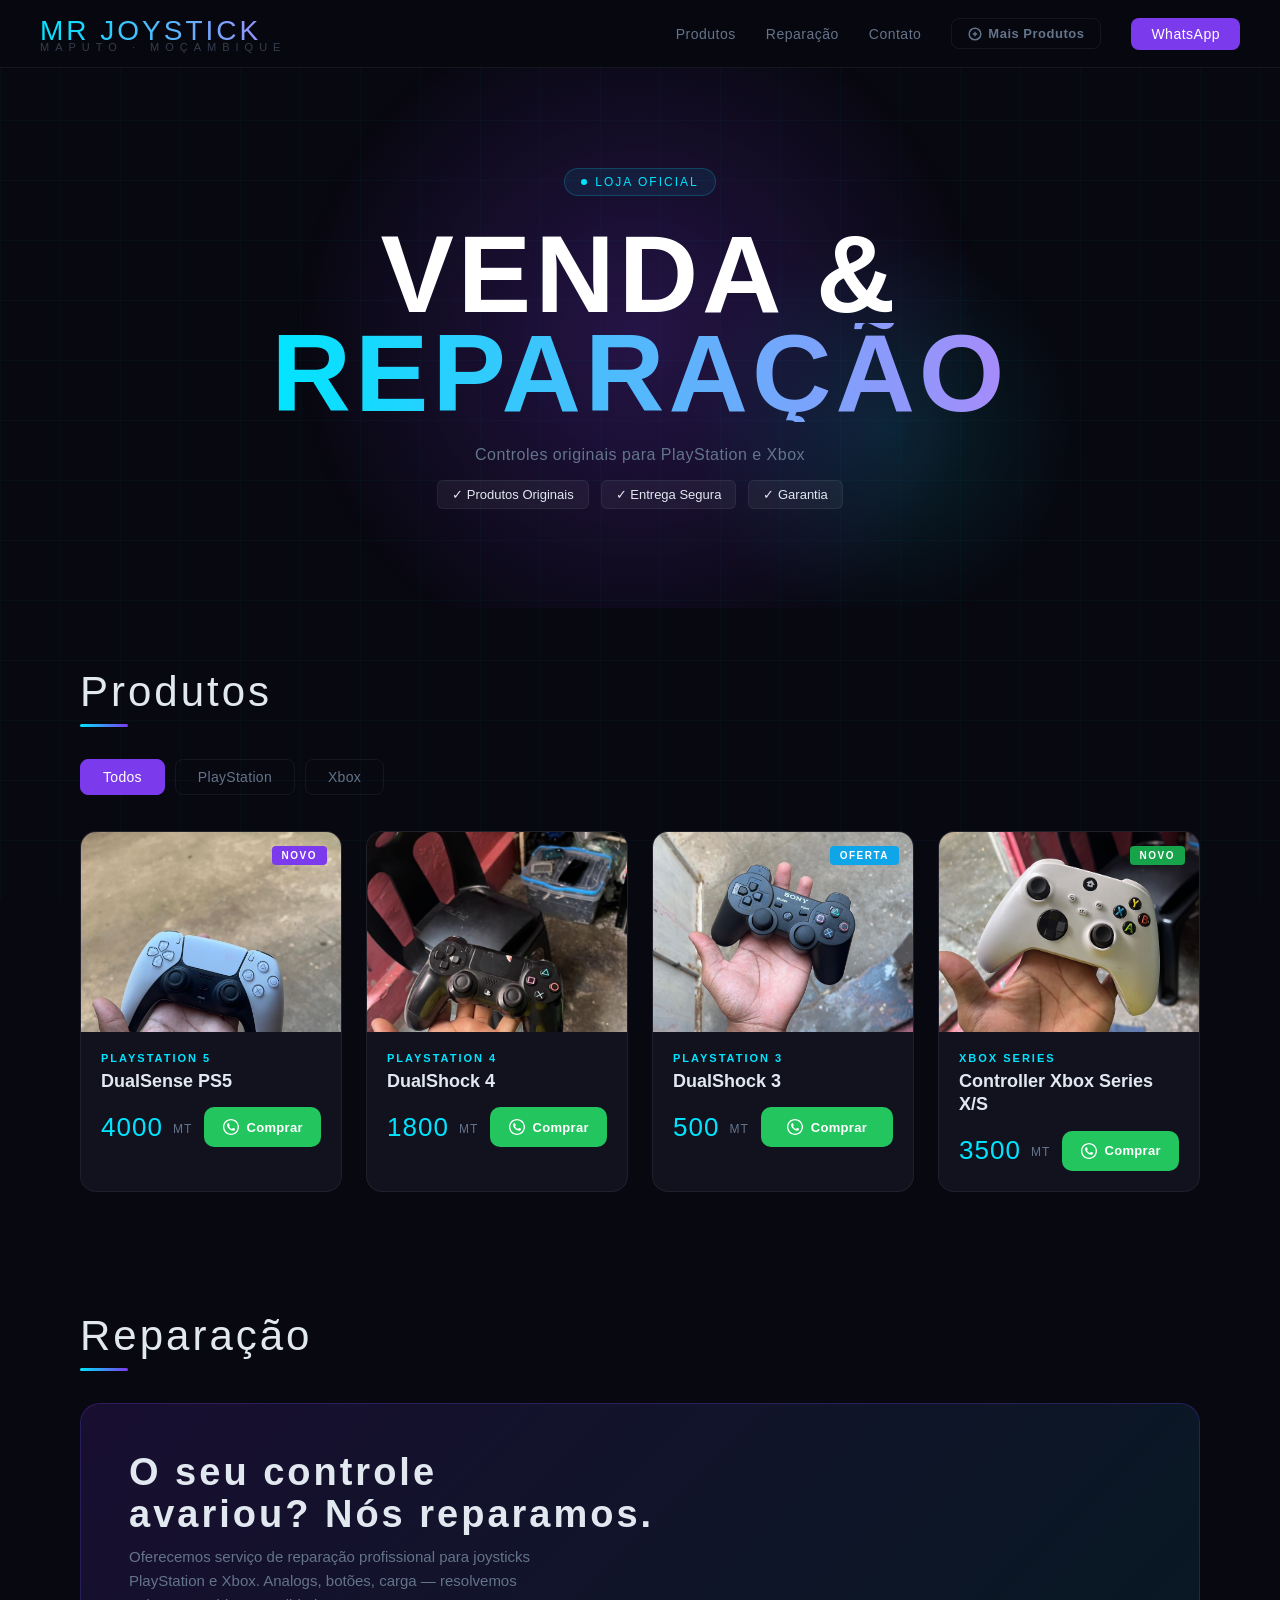
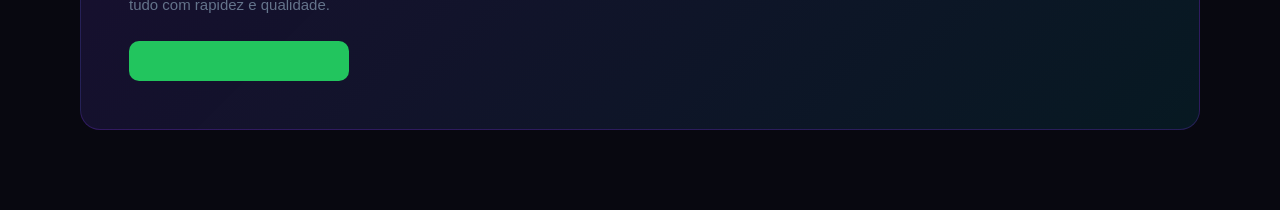
==== commit 23dbbed8: "Add files via upload" ====
--- a/index.html
+++ b/index.html
@@ -5,7 +5,7 @@
 <meta name="viewport" content="width=device-width,initial-scale=1" />
 <title>MR JOYSTICK — Loja Profissional</title>
 <link href="https://fonts.googleapis.com/css2?family=Bebas+Neue&family=DM+Sans:wght@300;400;500;700&display=swap" rel="stylesheet">
-<link rel="stylesheet" href="style.css">
+<link rel="stylesheet" href="styles.css">
 </head>
 <body>
 
--- a/styles.css
+++ b/styles.css
@@ -0,0 +1,546 @@
+:root {
+  --bg: #080810;
+  --surface: #0f0f1e;
+  --card: #12121f;
+  --border: rgba(255,255,255,0.06);
+  --accent: #00e5ff;
+  --accent2: #7c3aed;
+  --green: #22c55e;
+  --text: #e2e8f0;
+  --muted: #64748b;
+}
+
+*, *::before, *::after { box-sizing: border-box; margin: 0; padding: 0; }
+
+body {
+  font-family: 'DM Sans', sans-serif;
+  background: var(--bg);
+  color: var(--text);
+  overflow-x: hidden;
+}
+
+::-webkit-scrollbar { width: 6px; }
+::-webkit-scrollbar-track { background: var(--bg); }
+::-webkit-scrollbar-thumb { background: var(--accent2); border-radius: 3px; }
+
+body::before {
+  content: '';
+  position: fixed;
+  inset: 0;
+  background-image:
+    linear-gradient(rgba(0,229,255,0.03) 1px, transparent 1px),
+    linear-gradient(90deg, rgba(0,229,255,0.03) 1px, transparent 1px);
+  background-size: 60px 60px;
+  pointer-events: none;
+  z-index: 0;
+}
+
+header {
+  position: sticky;
+  top: 0;
+  z-index: 100;
+  background: rgba(8, 8, 16, 0.85);
+  backdrop-filter: blur(20px);
+  border-bottom: 1px solid var(--border);
+  padding: 0 40px;
+  height: 68px;
+  display: flex;
+  align-items: center;
+  justify-content: space-between;
+}
+
+.logo {
+  font-family: 'Bebas Neue', sans-serif;
+  font-size: 28px;
+  letter-spacing: 3px;
+  background: linear-gradient(90deg, var(--accent), #a78bfa);
+  -webkit-background-clip: text;
+  -webkit-text-fill-color: transparent;
+  background-clip: text;
+}
+
+.logo span {
+  font-size: 11px;
+  display: block;
+  letter-spacing: 6px;
+  opacity: 0.5;
+  margin-top: -6px;
+  background: none;
+  -webkit-text-fill-color: var(--muted);
+}
+
+nav {
+  display: flex;
+  gap: 30px;
+  align-items: center;
+}
+
+nav a {
+  color: var(--muted);
+  text-decoration: none;
+  font-size: 14px;
+  font-weight: 500;
+  letter-spacing: 0.5px;
+  transition: color 0.2s;
+}
+nav a:hover { color: var(--accent); }
+
+.nav-cta {
+  background: var(--accent2);
+  color: white !important;
+  padding: 8px 20px;
+  border-radius: 8px;
+  transition: opacity 0.2s !important;
+}
+.nav-cta:hover { opacity: 0.85; color: white !important; }
+
+.hero {
+  position: relative;
+  min-height: 540px;
+  display: flex;
+  align-items: center;
+  justify-content: center;
+  text-align: center;
+  overflow: hidden;
+  padding: 80px 20px;
+}
+
+.hero-glow {
+  position: absolute;
+  width: 700px;
+  height: 700px;
+  border-radius: 50%;
+  background: radial-gradient(circle, rgba(124,58,237,0.25) 0%, transparent 70%);
+  top: 50%;
+  left: 50%;
+  transform: translate(-50%, -50%);
+  pointer-events: none;
+}
+
+.hero-glow2 {
+  position: absolute;
+  width: 400px;
+  height: 400px;
+  border-radius: 50%;
+  background: radial-gradient(circle, rgba(0,229,255,0.12) 0%, transparent 70%);
+  top: 30%;
+  right: 15%;
+  pointer-events: none;
+}
+
+.hero-content { position: relative; z-index: 1; }
+
+.hero-badge {
+  display: inline-flex;
+  align-items: center;
+  gap: 8px;
+  background: rgba(0,229,255,0.08);
+  border: 1px solid rgba(0,229,255,0.2);
+  border-radius: 100px;
+  padding: 6px 16px;
+  font-size: 12px;
+  letter-spacing: 2px;
+  color: var(--accent);
+  margin-bottom: 28px;
+  animation: fadeUp 0.6s ease both;
+}
+
+.hero-badge::before {
+  content: '';
+  width: 6px;
+  height: 6px;
+  background: var(--accent);
+  border-radius: 50%;
+  animation: pulse 2s infinite;
+}
+
+@keyframes pulse {
+  0%, 100% { opacity: 1; transform: scale(1); }
+  50% { opacity: 0.5; transform: scale(1.5); }
+}
+
+.hero h1 {
+  font-family: 'Bebas Neue', sans-serif;
+  font-size: clamp(56px, 10vw, 110px);
+  line-height: 0.9;
+  letter-spacing: 4px;
+  animation: fadeUp 0.6s 0.1s ease both;
+}
+
+.hero h1 .line1 { display: block; color: white; }
+.hero h1 .line2 {
+  display: block;
+  background: linear-gradient(90deg, var(--accent), #a78bfa, var(--accent));
+  background-size: 200%;
+  -webkit-background-clip: text;
+  -webkit-text-fill-color: transparent;
+  background-clip: text;
+  animation: shimmer 4s linear infinite, fadeUp 0.6s 0.1s ease both;
+}
+
+@keyframes shimmer { 0% { background-position: 0%; } 100% { background-position: 200%; } }
+
+.hero-sub {
+  margin-top: 24px;
+  color: var(--muted);
+  font-size: 16px;
+  letter-spacing: 0.5px;
+  animation: fadeUp 0.6s 0.2s ease both;
+}
+
+.hero-pills {
+  display: flex;
+  gap: 12px;
+  justify-content: center;
+  flex-wrap: wrap;
+  margin-top: 16px;
+  animation: fadeUp 0.6s 0.3s ease both;
+}
+
+.pill {
+  background: rgba(255,255,255,0.05);
+  border: 1px solid var(--border);
+  border-radius: 6px;
+  padding: 6px 14px;
+  font-size: 13px;
+  color: var(--text);
+}
+
+@keyframes fadeUp {
+  from { opacity: 0; transform: translateY(20px); }
+  to { opacity: 1; transform: translateY(0); }
+}
+
+.section {
+  position: relative;
+  z-index: 1;
+  padding: 60px 40px;
+  max-width: 1200px;
+  margin: 0 auto;
+}
+
+.section-title {
+  font-family: 'Bebas Neue', sans-serif;
+  font-size: 42px;
+  letter-spacing: 3px;
+  margin-bottom: 8px;
+}
+
+.section-line {
+  width: 48px;
+  height: 3px;
+  background: linear-gradient(90deg, var(--accent), var(--accent2));
+  border-radius: 2px;
+  margin-bottom: 32px;
+}
+
+.filters {
+  display: flex;
+  gap: 10px;
+  flex-wrap: wrap;
+  margin-bottom: 36px;
+}
+
+.filter-btn {
+  padding: 9px 22px;
+  border: 1px solid var(--border);
+  border-radius: 8px;
+  background: transparent;
+  color: var(--muted);
+  cursor: pointer;
+  font-family: 'DM Sans', sans-serif;
+  font-size: 14px;
+  font-weight: 500;
+  transition: all 0.2s;
+  letter-spacing: 0.3px;
+}
+
+.filter-btn:hover { border-color: var(--accent); color: var(--accent); }
+
+.filter-btn.active {
+  background: var(--accent2);
+  border-color: var(--accent2);
+  color: white;
+}
+
+.card-grid {
+  display: grid;
+  grid-template-columns: repeat(auto-fill, minmax(260px, 1fr));
+  gap: 24px;
+}
+
+.card {
+  background: var(--card);
+  border: 1px solid var(--border);
+  border-radius: 16px;
+  overflow: hidden;
+  transition: transform 0.3s, border-color 0.3s, box-shadow 0.3s;
+  position: relative;
+  animation: fadeUp 0.5s ease both;
+}
+
+.card:hover {
+  transform: translateY(-6px);
+  border-color: rgba(0,229,255,0.2);
+  box-shadow: 0 20px 60px rgba(0,0,0,0.5), 0 0 30px rgba(0,229,255,0.05);
+}
+
+.card-img {
+  width: 100%;
+  height: 200px;
+  object-fit: cover;
+  background: linear-gradient(135deg, #1a1a2e 0%, #0f0f1e 100%);
+  display: block;
+}
+
+.card-img-placeholder {
+  width: 100%;
+  height: 200px;
+  background: linear-gradient(135deg, #1a1a2e 0%, #0f0f1e 100%);
+  display: flex;
+  align-items: center;
+  justify-content: center;
+  font-size: 48px;
+}
+
+.card-badge {
+  position: absolute;
+  top: 14px;
+  right: 14px;
+  background: var(--accent2);
+  color: white;
+  font-size: 10px;
+  font-weight: 700;
+  letter-spacing: 1.5px;
+  padding: 4px 10px;
+  border-radius: 4px;
+}
+
+.card-body { padding: 20px; }
+
+.card-tag {
+  font-size: 11px;
+  letter-spacing: 2px;
+  color: var(--accent);
+  font-weight: 700;
+  margin-bottom: 6px;
+  display: block;
+}
+
+.card h3 {
+  font-size: 18px;
+  font-weight: 700;
+  margin-bottom: 14px;
+  line-height: 1.3;
+}
+
+.card-footer {
+  display: flex;
+  align-items: center;
+  justify-content: space-between;
+  gap: 12px;
+}
+
+.price {
+  font-family: 'Bebas Neue', sans-serif;
+  font-size: 26px;
+  letter-spacing: 1px;
+  color: var(--accent);
+}
+
+.price sub {
+  font-family: 'DM Sans', sans-serif;
+  font-size: 12px;
+  color: var(--muted);
+  vertical-align: middle;
+  margin-left: 2px;
+}
+
+.btn-buy {
+  flex: 1;
+  background: var(--green);
+  color: white;
+  border: none;
+  padding: 12px 16px;
+  border-radius: 10px;
+  font-family: 'DM Sans', sans-serif;
+  font-size: 13px;
+  font-weight: 700;
+  cursor: pointer;
+  display: flex;
+  align-items: center;
+  justify-content: center;
+  gap: 8px;
+  text-decoration: none;
+  transition: all 0.2s;
+  letter-spacing: 0.3px;
+}
+
+.btn-buy:hover { background: #16a34a; transform: scale(1.02); }
+.btn-buy svg { flex-shrink: 0; }
+
+.repair-banner {
+  background: linear-gradient(135deg, rgba(124,58,237,0.15), rgba(0,229,255,0.08));
+  border: 1px solid rgba(124,58,237,0.25);
+  border-radius: 20px;
+  padding: 48px;
+  display: flex;
+  align-items: center;
+  justify-content: space-between;
+  gap: 30px;
+  flex-wrap: wrap;
+  margin: 20px 0;
+}
+
+.repair-text h2 {
+  font-family: 'Bebas Neue', sans-serif;
+  font-size: 38px;
+  letter-spacing: 3px;
+  line-height: 1.1;
+  margin-bottom: 10px;
+}
+
+.repair-text p {
+  color: var(--muted);
+  font-size: 15px;
+  max-width: 420px;
+  line-height: 1.6;
+}
+
+.repair-icon { font-size: 80px; line-height: 1; }
+
+.contact-grid {
+  display: grid;
+  grid-template-columns: repeat(auto-fit, minmax(240px, 1fr));
+  gap: 20px;
+}
+
+.contact-card {
+  background: var(--card);
+  border: 1px solid var(--border);
+  border-radius: 14px;
+  padding: 28px;
+  text-align: center;
+  transition: border-color 0.2s;
+}
+
+.contact-card:hover { border-color: rgba(0,229,255,0.2); }
+.contact-card .icon { font-size: 36px; margin-bottom: 14px; }
+
+.contact-card h4 {
+  font-size: 13px;
+  letter-spacing: 2px;
+  color: var(--muted);
+  margin-bottom: 8px;
+}
+
+.contact-card p { font-size: 18px; font-weight: 700; }
+
+.contact-card a {
+  display: inline-block;
+  margin-top: 14px;
+  background: var(--green);
+  color: white;
+  text-decoration: none;
+  padding: 10px 24px;
+  border-radius: 8px;
+  font-size: 13px;
+  font-weight: 700;
+  transition: background 0.2s;
+}
+.contact-card a:hover { background: #16a34a; }
+
+footer {
+  position: relative;
+  z-index: 1;
+  border-top: 1px solid var(--border);
+  padding: 30px 40px;
+  display: flex;
+  align-items: center;
+  justify-content: space-between;
+  flex-wrap: wrap;
+  gap: 16px;
+}
+
+footer .logo-sm {
+  font-family: 'Bebas Neue', sans-serif;
+  font-size: 20px;
+  letter-spacing: 3px;
+  background: linear-gradient(90deg, var(--accent), #a78bfa);
+  -webkit-background-clip: text;
+  -webkit-text-fill-color: transparent;
+  background-clip: text;
+}
+
+footer p { color: var(--muted); font-size: 13px; }
+
+@media (max-width: 768px) {
+  header { padding: 0 20px; }
+  .section { padding: 40px 20px; }
+  .hero { min-height: 400px; }
+  .repair-banner { padding: 32px 24px; text-align: center; justify-content: center; }
+  .repair-icon { display: none; }
+  footer { flex-direction: column; text-align: center; }
+  nav .nav-cta { display: none; }
+}
+
+.card.hidden { display: none; }
+
+#page-main { display: block; }
+#page-extras { display: none; }
+
+.extras-nav-btn {
+  background: transparent;
+  border: 1px solid var(--border);
+  color: var(--muted);
+  padding: 7px 16px;
+  border-radius: 8px;
+  font-family: 'DM Sans', sans-serif;
+  font-size: 13px;
+  font-weight: 600;
+  cursor: pointer;
+  letter-spacing: 0.5px;
+  transition: all 0.2s;
+  display: flex;
+  align-items: center;
+  gap: 6px;
+}
+.extras-nav-btn:hover { border-color: var(--accent); color: var(--accent); }
+.extras-nav-btn.on { background: var(--accent); border-color: var(--accent); color: #000; }
+
+.back-btn {
+  display: inline-flex;
+  align-items: center;
+  gap: 8px;
+  background: transparent;
+  border: 1px solid var(--border);
+  color: var(--muted);
+  padding: 9px 20px;
+  border-radius: 8px;
+  font-family: 'DM Sans', sans-serif;
+  font-size: 14px;
+  font-weight: 500;
+  cursor: pointer;
+  margin-bottom: 32px;
+  transition: all 0.2s;
+}
+.back-btn:hover { border-color: var(--accent); color: var(--accent); }
+
+.extras-hero {
+  background: linear-gradient(135deg, rgba(0,229,255,0.06), rgba(124,58,237,0.1));
+  border: 1px solid rgba(0,229,255,0.1);
+  border-radius: 16px;
+  padding: 36px 40px;
+  margin-bottom: 36px;
+  display: flex;
+  align-items: center;
+  gap: 20px;
+}
+.extras-hero-icon { font-size: 48px; }
+.extras-hero h2 {
+  font-family: 'Bebas Neue', sans-serif;
+  font-size: 32px;
+  letter-spacing: 2px;
+  margin-bottom: 4px;
+}
+.extras-hero p { color: var(--muted); font-size: 14px; }
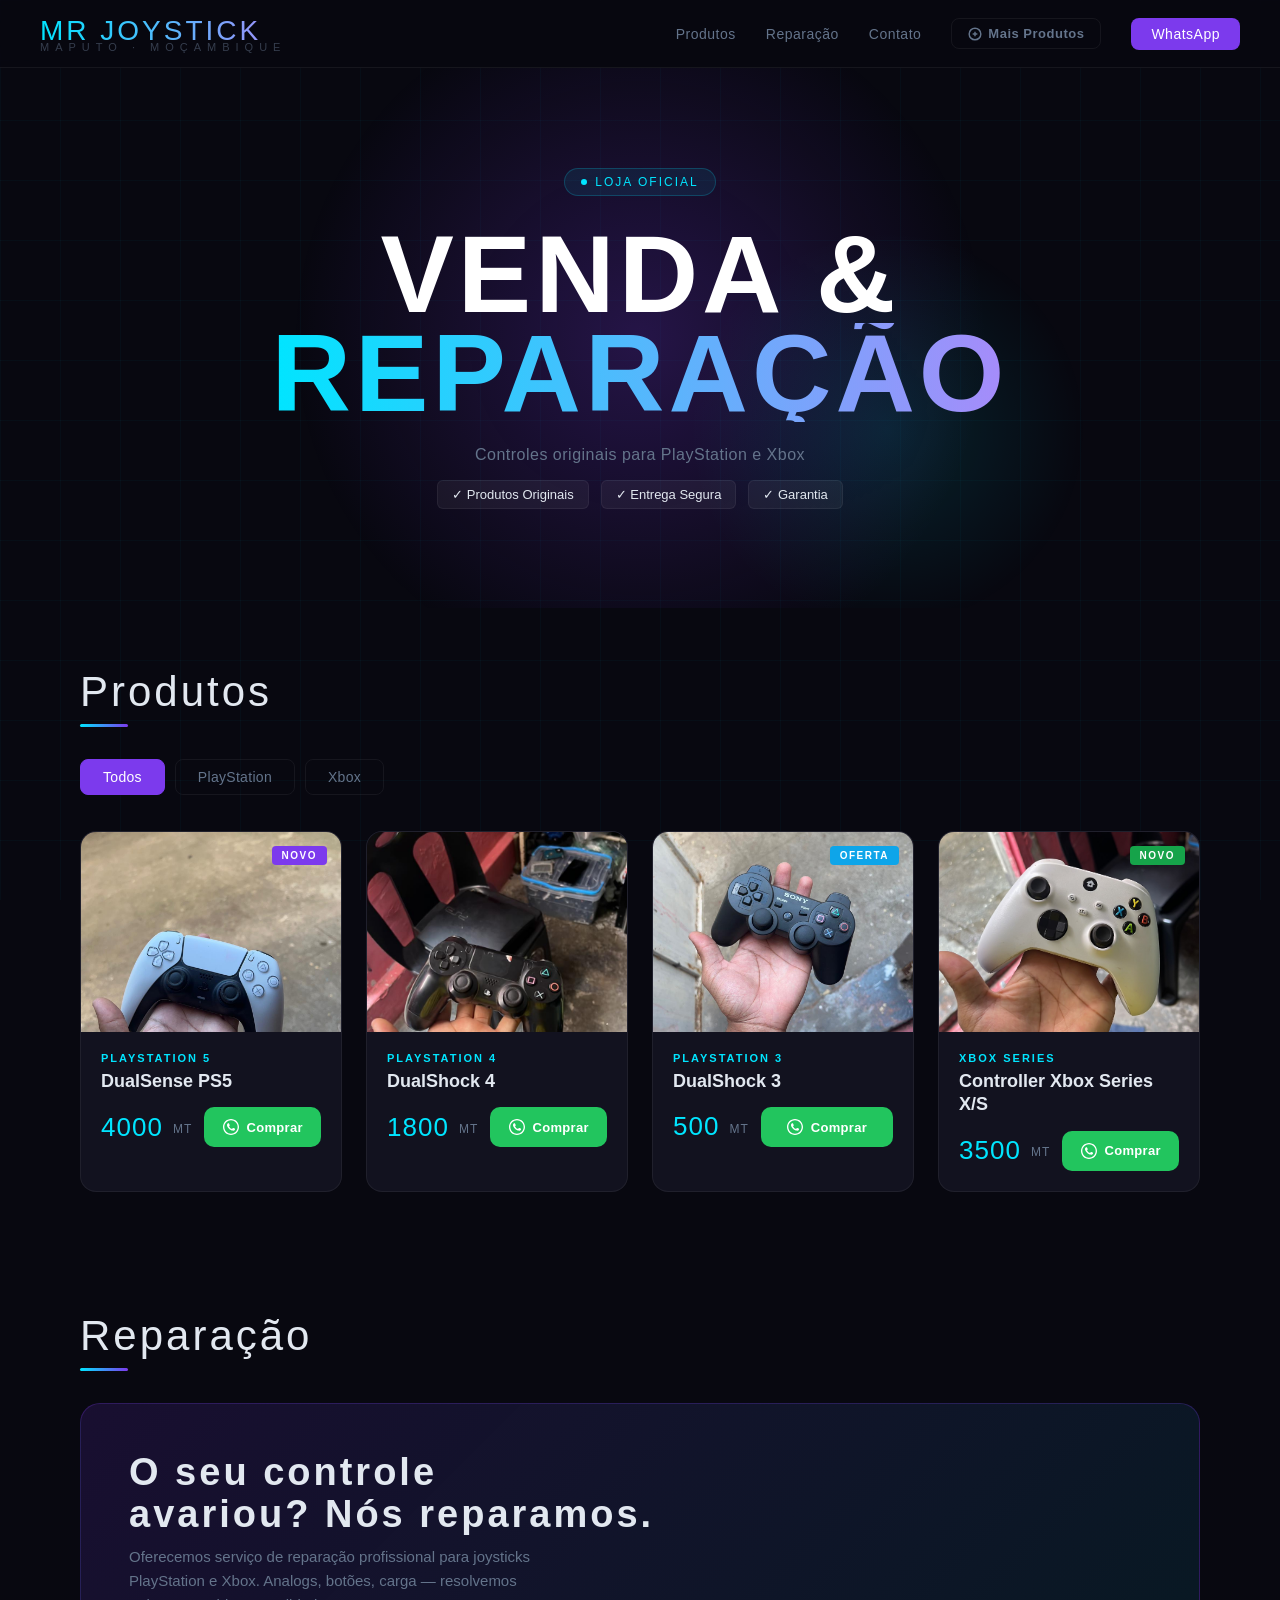
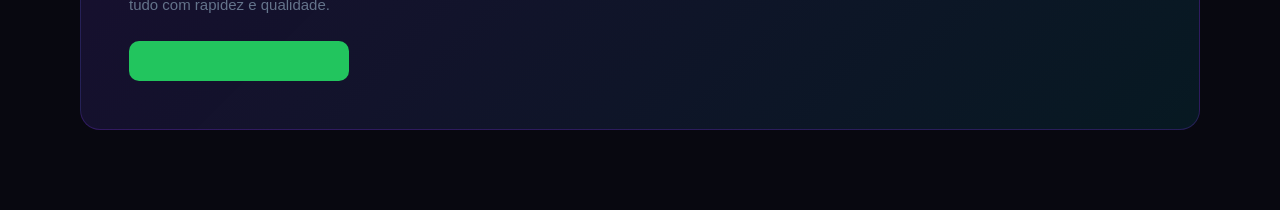
==== commit ab80a68f: "Add files via upload" ====
--- a/index.html
+++ b/index.html
@@ -7,6 +7,7 @@
 <link href="https://fonts.googleapis.com/css2?family=Bebas+Neue&family=DM+Sans:wght@300;400;500;700&display=swap" rel="stylesheet">
 <link rel="stylesheet" href="styles.css">
 </head>
+<script src="script.js"></script>
 <body>
 
 <header>
